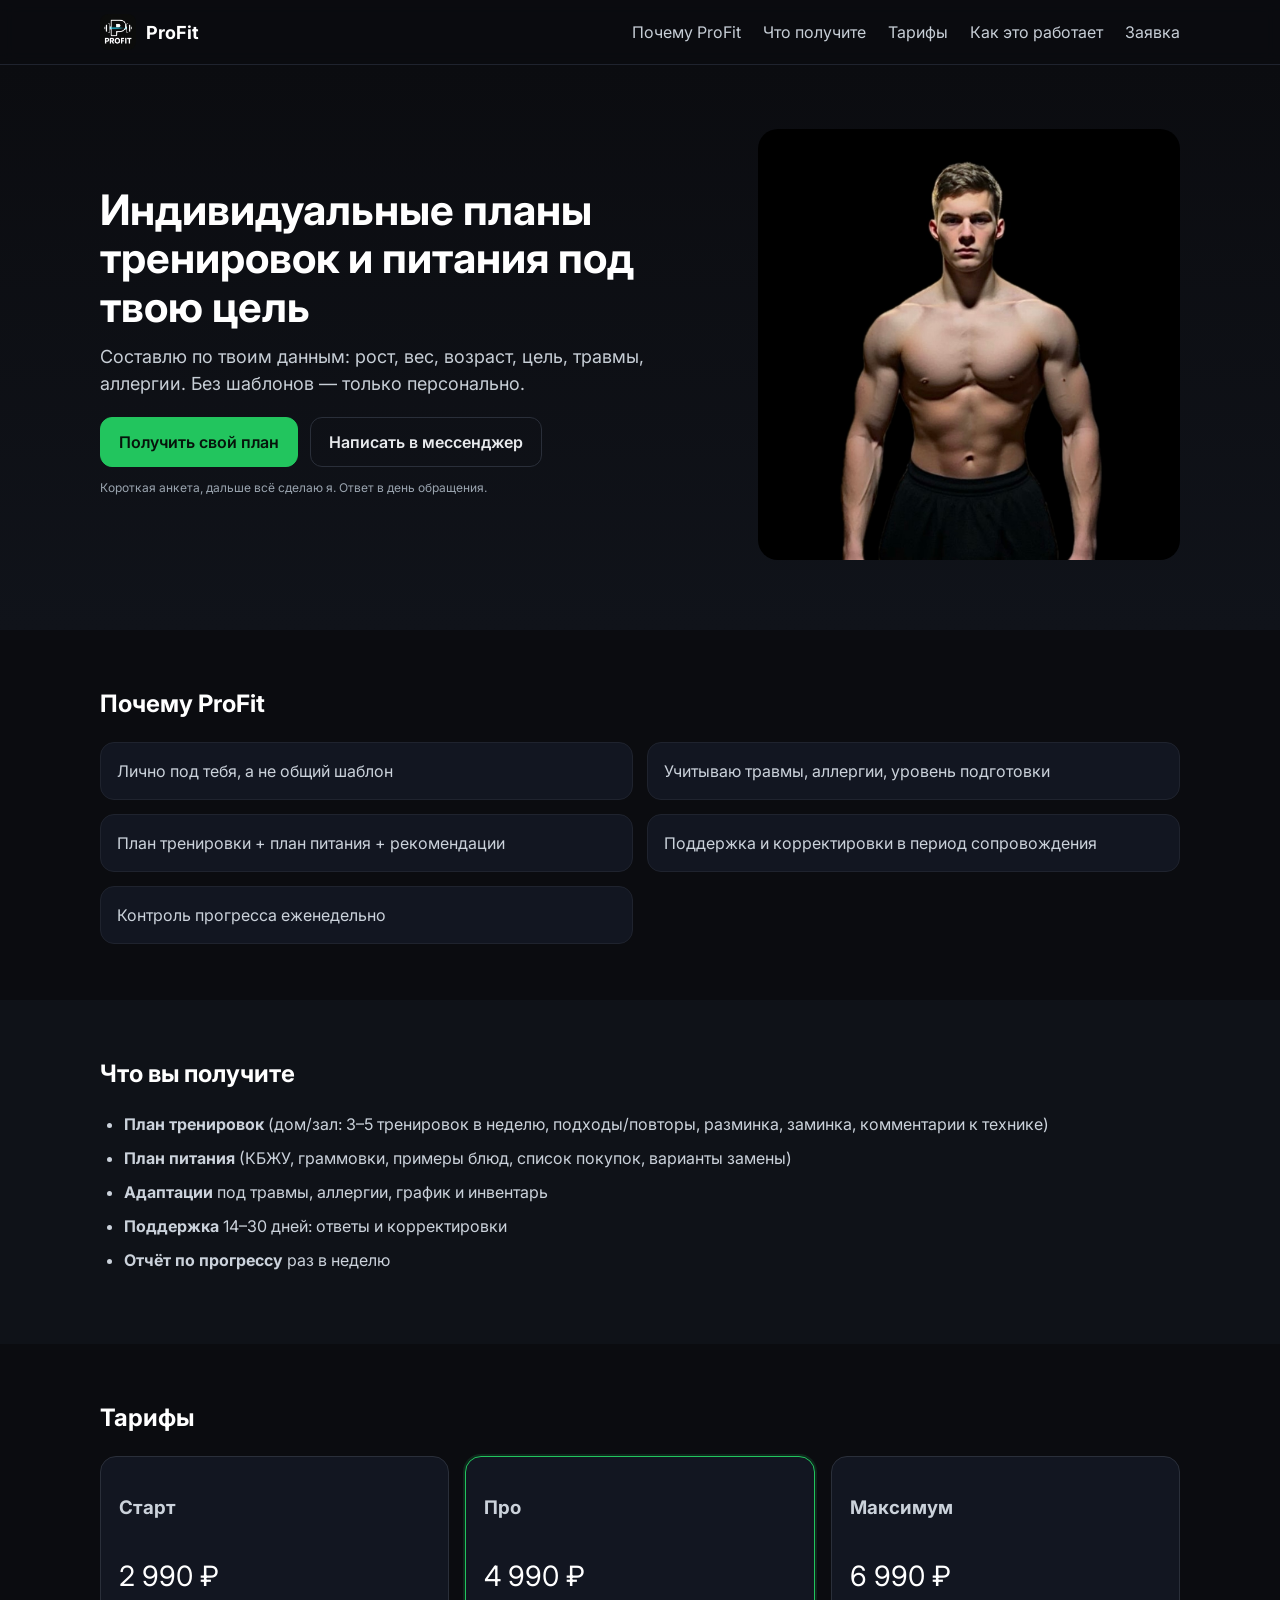
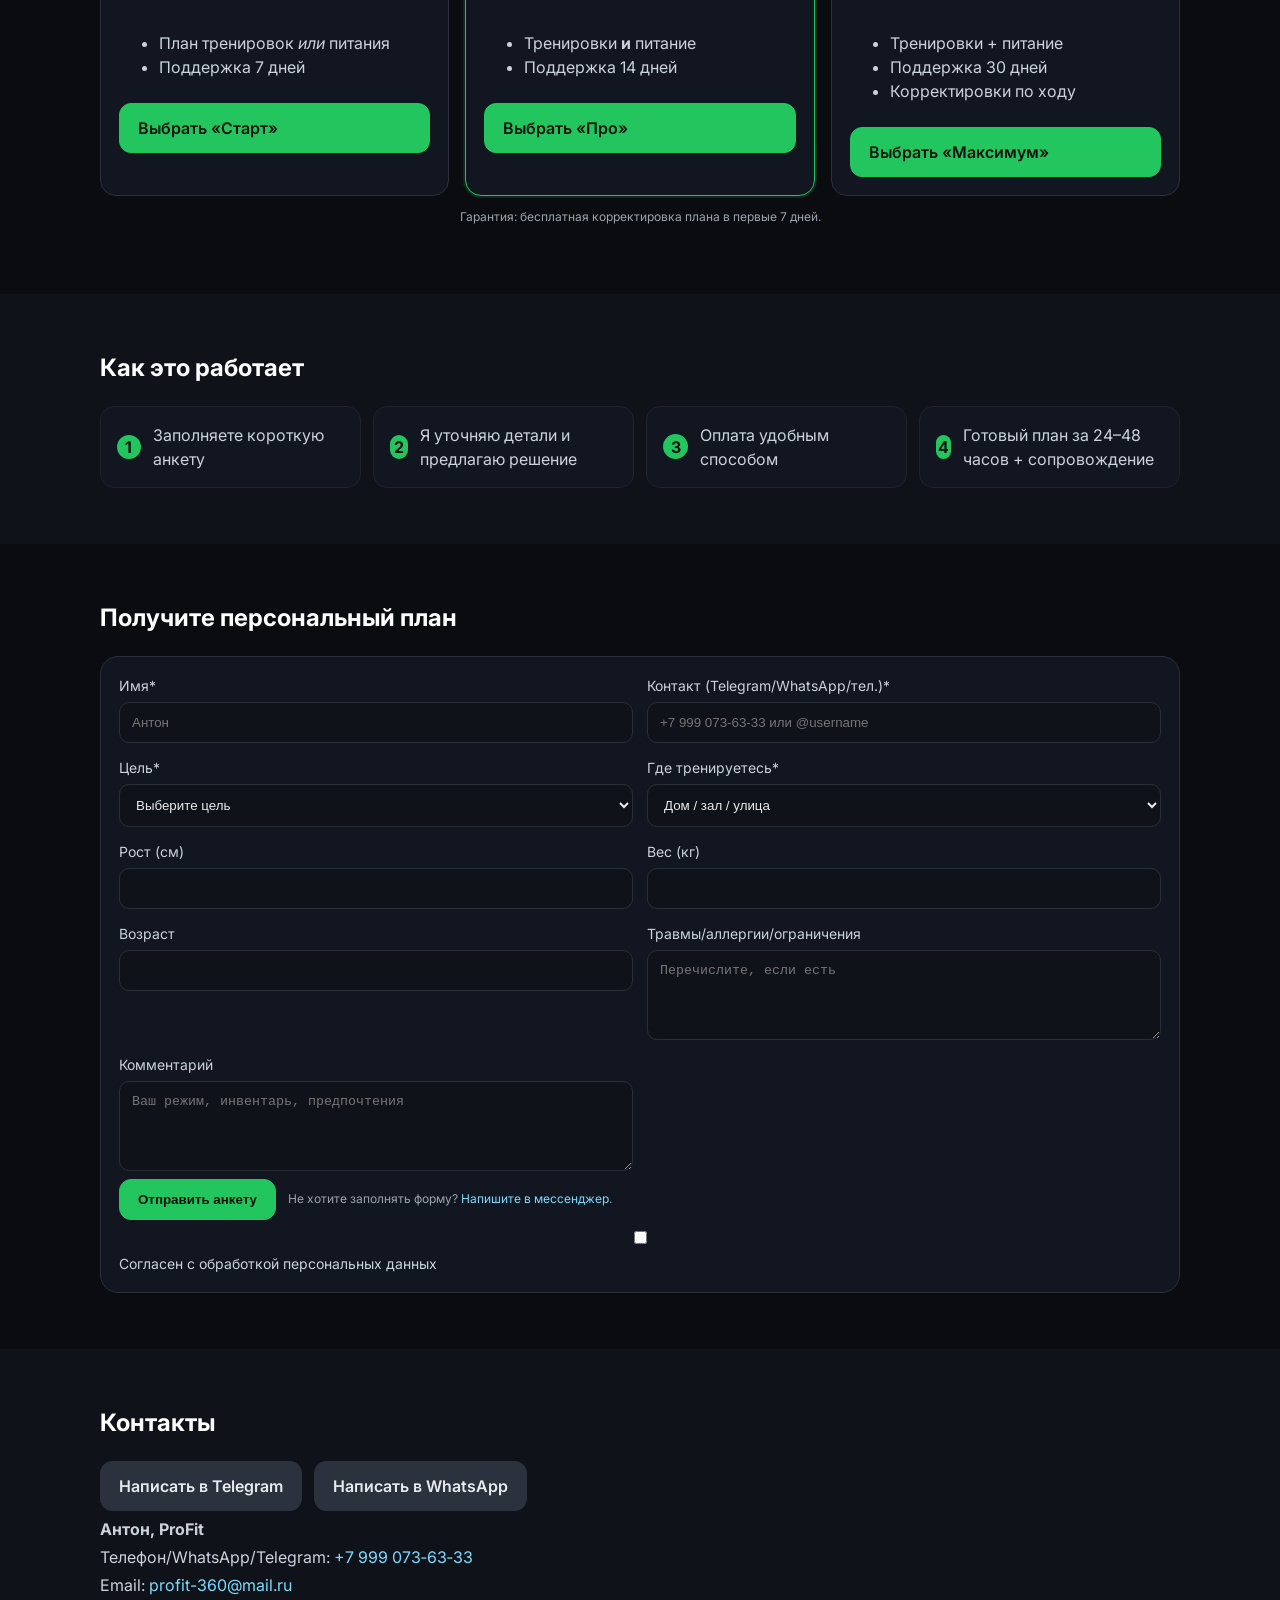
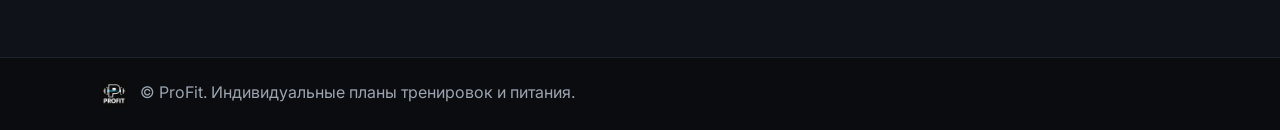
==== index.html @ aa6a8a95 "Add files via upload" ====
<!DOCTYPE html>
<html lang="ru">
<head>
  <meta charset="UTF-8" />
  <meta name="viewport" content="width=device-width, initial-scale=1.0, maximum-scale=1, user-scalable=no" />
  <title>ProFit — Индивидуальные планы тренировок и питания</title>
  <meta name="description" content="ProFit: персональные планы тренировок и питания под вашу цель. С учётом роста, веса, возраста, травм и аллергий. Поддержка и корректировки. Оставьте заявку — старт уже завтра." />
  <link rel="icon" type="image/png" href="assets/favicon.png" />
  <meta property="og:title" content="ProFit — Индивидуальные планы тренировок и питания" />
  <meta property="og:description" content="Персональные планы тренировок и питания под вашу цель. Без шаблонов — только индивидуально." />
  <meta property="og:type" content="website" />
  <meta property="og:image" content="assets/logo.png" />
  <meta property="og:locale" content="ru_RU" />
  <link rel="preconnect" href="https://fonts.googleapis.com">
  <link rel="preconnect" href="https://fonts.gstatic.com" crossorigin>
  <link href="https://fonts.googleapis.com/css2?family=Inter:wght@400;600;700&display=swap" rel="stylesheet">
  <link rel="stylesheet" href="styles.css" />
  <script type="application/ld+json">
  {
    "@context": "https://schema.org",
    "@type": "ProfessionalService",
    "name": "ProFit",
    "description": "Индивидуальные планы тренировок и питания: дом/зал, под цель, с учётом травм и аллергий, поддержка.",
    "areaServed": "RU",
    "image": "assets/logo.png",
    "brand": "ProFit",
    "telephone": "+7 999 073-63-33",
    "email": "profit-360@mail.ru",
    "sameAs": ["https://wa.me/79990736333"],
    "offers": {
      "@type": "Offer",
      "name": "Индивидуальные планы тренировок и питания",
      "priceCurrency": "RUB",
      "availability": "https://schema.org/InStock"
    }
  }
  </script>
</head>
<body>
  <header class="header">
    <div class="container header__inner">
      <div class="brand">
        <img src="assets/logo.png" alt="ProFit логотип" class="brand__logo">
        <span class="brand__name">ProFit</span>
      </div>
      <nav class="nav">
        <a href="#benefits">Почему ProFit</a>
        <a href="#whatyouget">Что получите</a>
        <a href="#pricing">Тарифы</a>
        <a href="#process">Как это работает</a>
        <a href="#form">Заявка</a>
      </nav>
    </div>
  </header>

  <section class="hero">
    <div class="container hero__inner">
      <div class="hero__left">
        <h1>Индивидуальные планы<br/> тренировок и питания под твою цель</h1>
        <p class="sub">Составлю по твоим данным: рост, вес, возраст, цель, травмы, аллергии. Без шаблонов — только персонально.</p>
        <div class="cta">
          <a class="btn btn--primary" href="#form">Получить свой план</a>
          <a class="btn btn--ghost" href="#contacts">Написать в мессенджер</a>
        </div>
        <p class="micro">Короткая анкета, дальше всё сделаю я. Ответ в день обращения.</p>
      </div>
      <div class="hero__right">
        <img src="assets/owner_photo.png" alt="Антон, ProFit" class="hero__photo"/>
      </div>
    </div>
  </section>

  <section id="benefits" class="section">
    <div class="container">
      <h2>Почему ProFit</h2>
      <div class="cards">
        <div class="card">Лично под тебя, а не общий шаблон</div>
        <div class="card">Учитываю травмы, аллергии, уровень подготовки</div>
        <div class="card">План тренировки + план питания + рекомендации</div>
        <div class="card">Поддержка и корректировки в период сопровождения</div>
        <div class="card">Контроль прогресса еженедельно</div>
      </div>
    </div>
  </section>

  <section id="whatyouget" class="section section--alt">
    <div class="container">
      <h2>Что вы получите</h2>
      <ul class="checklist">
        <li><strong>План тренировок</strong> (дом/зал: 3–5 тренировок в неделю, подходы/повторы, разминка, заминка, комментарии к технике)</li>
        <li><strong>План питания</strong> (КБЖУ, граммовки, примеры блюд, список покупок, варианты замены)</li>
        <li><strong>Адаптации</strong> под травмы, аллергии, график и инвентарь</li>
        <li><strong>Поддержка</strong> 14–30 дней: ответы и корректировки</li>
        <li><strong>Отчёт по прогрессу</strong> раз в неделю</li>
      </ul>
    </div>
  </section>

  <section id="pricing" class="section">
    <div class="container">
      <h2>Тарифы</h2>
      <div class="pricing">
        <div class="price-card">
          <h3>Старт</h3>
          <div class="price">2 990 ₽</div>
          <ul>
            <li>План тренировок <em>или</em> питания</li>
            <li>Поддержка 7 дней</li>
          </ul>
          <a class="btn btn--primary" href="#form">Выбрать «Старт»</a>
        </div>
        <div class="price-card price-card--featured">
          <h3>Про</h3>
          <div class="price">4 990 ₽</div>
          <ul>
            <li>Тренировки <strong>и</strong> питание</li>
            <li>Поддержка 14 дней</li>
          </ul>
          <a class="btn btn--primary" href="#form">Выбрать «Про»</a>
        </div>
        <div class="price-card">
          <h3>Максимум</h3>
          <div class="price">6 990 ₽</div>
          <ul>
            <li>Тренировки + питание</li>
            <li>Поддержка 30 дней</li>
            <li>Корректировки по ходу</li>
          </ul>
          <a class="btn btn--primary" href="#form">Выбрать «Максимум»</a>
        </div>
      </div>
      <p class="micro center">Гарантия: бесплатная корректировка плана в первые 7 дней.</p>
    </div>
  </section>

  <section id="process" class="section section--alt">
    <div class="container">
      <h2>Как это работает</h2>
      <div class="steps">
        <div class="step"><span>1</span>Заполняете короткую анкету</div>
        <div class="step"><span>2</span>Я уточняю детали и предлагаю решение</div>
        <div class="step"><span>3</span>Оплата удобным способом</div>
        <div class="step"><span>4</span>Готовый план за 24–48 часов + сопровождение</div>
      </div>
    </div>
  </section>

  <section id="form" class="section">
    <div class="container">
      <h2>Получите персональный план</h2>
      <form name="lead" method="POST" data-netlify="true" class="lead-form">
        <input type="hidden" name="form-name" value="lead" />
        <div class="grid">
          <label>Имя*<input required name="name" placeholder="Антон" /></label>
          <label>Контакт (Telegram/WhatsApp/тел.)*<input required name="contact" placeholder="+7 999 073-63-33 или @username" /></label>
          <label>Цель*
            <select name="goal" required>
              <option value="">Выберите цель</option>
              <option>Похудение</option>
              <option>Набор массы</option>
              <option>Рельеф</option>
              <option>Сила</option>
              <option>Здоровье/самочувствие</option>
            </select>
          </label>
          <label>Где тренируетесь*
            <select name="place" required>
              <option value="">Дом / зал / улица</option>
              <option>Дом</option>
              <option>Зал</option>
              <option>Улица/двор</option>
            </select>
          </label>
          <label>Рост (см)<input name="height" type="number" min="120" max="230" /></label>
          <label>Вес (кг)<input name="weight" type="number" min="30" max="200" /></label>
          <label>Возраст<input name="age" type="number" min="12" max="90" /></label>
          <label>Травмы/аллергии/ограничения<textarea name="limits" placeholder="Перечислите, если есть"></textarea></label>
          <label>Комментарий<textarea name="comment" placeholder="Ваш режим, инвентарь, предпочтения"></textarea></label>
        </div>
        <div class="form-actions">
          <button type="submit" class="btn btn--primary">Отправить анкету</button>
          <span class="micro">Не хотите заполнять форму? <a href="#contacts">Напишите в мессенджер</a>.</span>
        </div>
        <label class="policy"><input type="checkbox" required /> Согласен с обработкой персональных данных</label>
      </form>
    </div>
  </section>

  <section id="contacts" class="section section--alt">
    <div class="container">
      <h2>Контакты</h2>
      <div class="contacts">
        <a class="btn btn--messenger" href="tg://resolve?phone=79990736333">Написать в Telegram</a>
        <a class="btn btn--messenger" href="https://wa.me/79990736333?text=Хочу%20индивидуальный%20план%20ProFit">Написать в WhatsApp</a>
      </div>
      <div class="contact-details">
        <p><strong>Антон, ProFit</strong></p>
        <p>Телефон/WhatsApp/Telegram: <span class="tel"><a href="tel:+79990736333">+7&nbsp;999&nbsp;073‑63‑33</a></span></p>
        <p>Email: <a href="mailto:profit-360@mail.ru">profit-360@mail.ru</a></p>
      </div>
    </div>
  </section>

  <footer class="footer">
    <div class="container footer__inner">
      <div class="footer__left">
        <img src="assets/logo.png" alt="ProFit" class="footer__logo" />
        <span>© ProFit. Индивидуальные планы тренировок и питания.</span>
      </div>
      <div class="footer__right"></div>
    </div>
  </footer>

  <script src="script.js"></script>
</body>
</html>
---- styles.css ----
*{box-sizing:border-box}
html,body{margin:0;height:100%}
body{font-family:'Inter',system-ui,-apple-system,Segoe UI,Roboto,Arial,sans-serif;color:#e8eaed;background:#0b0c10;line-height:1.5}
a{color:#7bdcff;text-decoration:none}
.container{max-width:1120px;margin:0 auto;padding:0 20px}
.header{position:sticky;top:0;background:rgba(11,12,16,.8);backdrop-filter:saturate(180%) blur(8px);border-bottom:1px solid #1f232e;z-index:20}
.header__inner{display:flex;align-items:center;justify-content:space-between;height:64px}
.brand{display:flex;align-items:center;gap:10px}
.brand__logo{width:36px;height:36px;border-radius:8px}
.brand__name{font-weight:700;font-size:18px;color:#fff}
.nav a{margin-left:18px;color:#c7ced6}
.nav a:hover{color:#fff}

.hero{padding:64px 0;background:linear-gradient(180deg,#0b0c10 0%,#10131a 100%)}
.hero__inner{display:grid;grid-template-columns:1.2fr .8fr;gap:24px;align-items:center}
.hero h1{font-size:42px;line-height:1.15;margin:0 0 12px;color:#fff}
.hero .sub{font-size:18px;color:#c7ced6;margin:0 0 20px}
.cta{display:flex;gap:12px;margin-bottom:8px}
.btn{display:inline-block;padding:12px 18px;border-radius:12px;border:1px solid #2a2f3a;font-weight:600}
.btn--primary{background:#22c55e;border-color:#22c55e;color:#06140b;box-shadow:0 0 0 0 rgba(34,197,94,.0);transition:box-shadow .2s, filter .2s}
.btn--primary:hover{filter:brightness(1.05);box-shadow:0 0 0 4px rgba(34,197,94,.15)}
.btn--ghost{background:transparent;color:#e8eaed}
.btn--messenger{background:#2b313d;border-color:#2b313d;color:#e8eaed}
.micro{font-size:12px;color:#9aa4af}
.center{text-align:center}
.hero__photo{width:100%;border-radius:20px;object-fit:cover;background:#000}

.section{padding:56px 0}
.section--alt{background:#0f1218}
h2{color:#fff;margin:0 0 20px}
.cards{display:grid;grid-template-columns:repeat(2,1fr);gap:14px}
.card{background:#121621;border:1px solid #1f232e;border-radius:14px;padding:16px;color:#cbd2db}
.checklist{color:#cbd2db;display:grid;gap:10px;padding-left:18px}
.checklist li{margin-left:6px}
.pricing{display:grid;grid-template-columns:repeat(3,1fr);gap:16px}
.price-card{background:#121621;border:1px solid #2a2f3a;border-radius:16px;padding:18px;color:#cbd2db;display:flex;flex-direction:column;gap:8px}
.price-card--featured{border-color:#22c55e;box-shadow:0 0 0 2px rgba(34,197,94,.15)}
.price{font-size:28px;color:#fff;margin:6px 0 10px}

.steps{display:grid;grid-template-columns:repeat(4,1fr);gap:12px}
.step{background:#121621;border:1px solid #1f232e;border-radius:14px;padding:16px;color:#cbd2db;display:flex;align-items:center;gap:12px}
.step span{display:inline-flex;align-items:center;justify-content:center;width:28px;aspect-ratio:1/1;border-radius:999px;background:#22c55e;color:#06140b;font-weight:700}

.lead-form{background:#121621;border:1px solid #2a2f3a;border-radius:18px;padding:18px}
.lead-form label{display:flex;flex-direction:column;font-size:14px;color:#cbd2db;gap:6px}
.lead-form input,.lead-form select,.lead-form textarea{background:#0f1218;border:1px solid #2a2f3a;border-radius:10px;padding:12px;color:#e8eaed}
.lead-form textarea{min-height:90px;resize:vertical}
.grid{display:grid;grid-template-columns:repeat(2,1fr);gap:14px}
.form-actions{display:flex;align-items:center;gap:12px;margin-top:8px}
.policy{display:block;margin-top:8px;color:#9aa4af;font-size:12px}
.contacts{display:flex;gap:12px;margin:10px 0 6px}
.contact-details p{margin:4px 0;color:#cbd2db}
.contact-details .tel{white-space:nowrap}
.footer{border-top:1px solid #1f232e;padding:22px 0;background:#0b0c10}
.footer__inner{display:flex;align-items:center;justify-content:space-between;color:#9aa4af}
.footer__logo{width:28px;height:28px;border-radius:6px;margin-right:8px;vertical-align:middle}

@media (max-width:940px){
  .hero__inner{grid-template-columns:1fr}
  .pricing{grid-template-columns:1fr}
  .cards{grid-template-columns:1fr}
  .steps{grid-template-columns:1fr 1fr}
  .grid{grid-template-columns:1fr}
  /* Mobile nav improvements */
  .nav{display:flex;overflow-x:auto;gap:10px;padding:6px 8px;margin-left:-8px;margin-right:-8px}
  .nav a{white-space:nowrap;background:#151924;border:1px solid #1f2330;border-radius:999px;padding:8px 12px;margin-left:0}
}
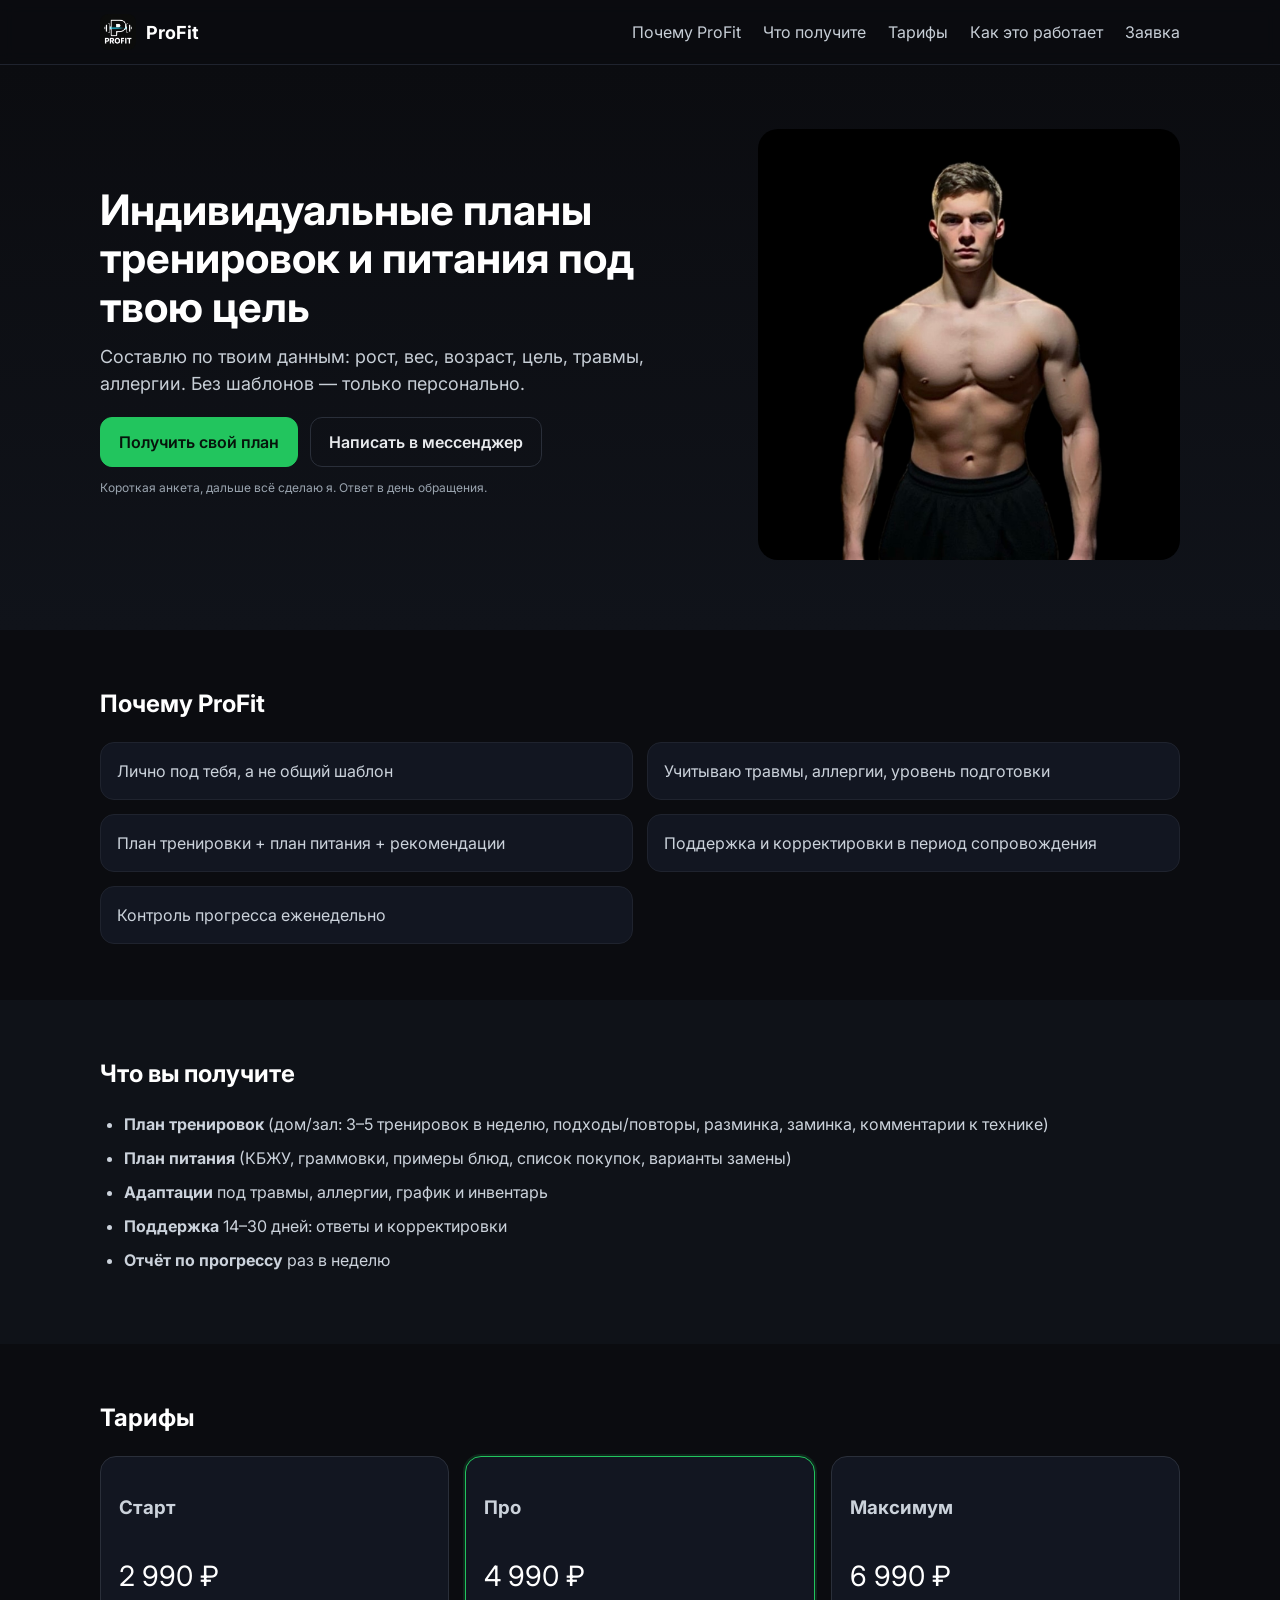
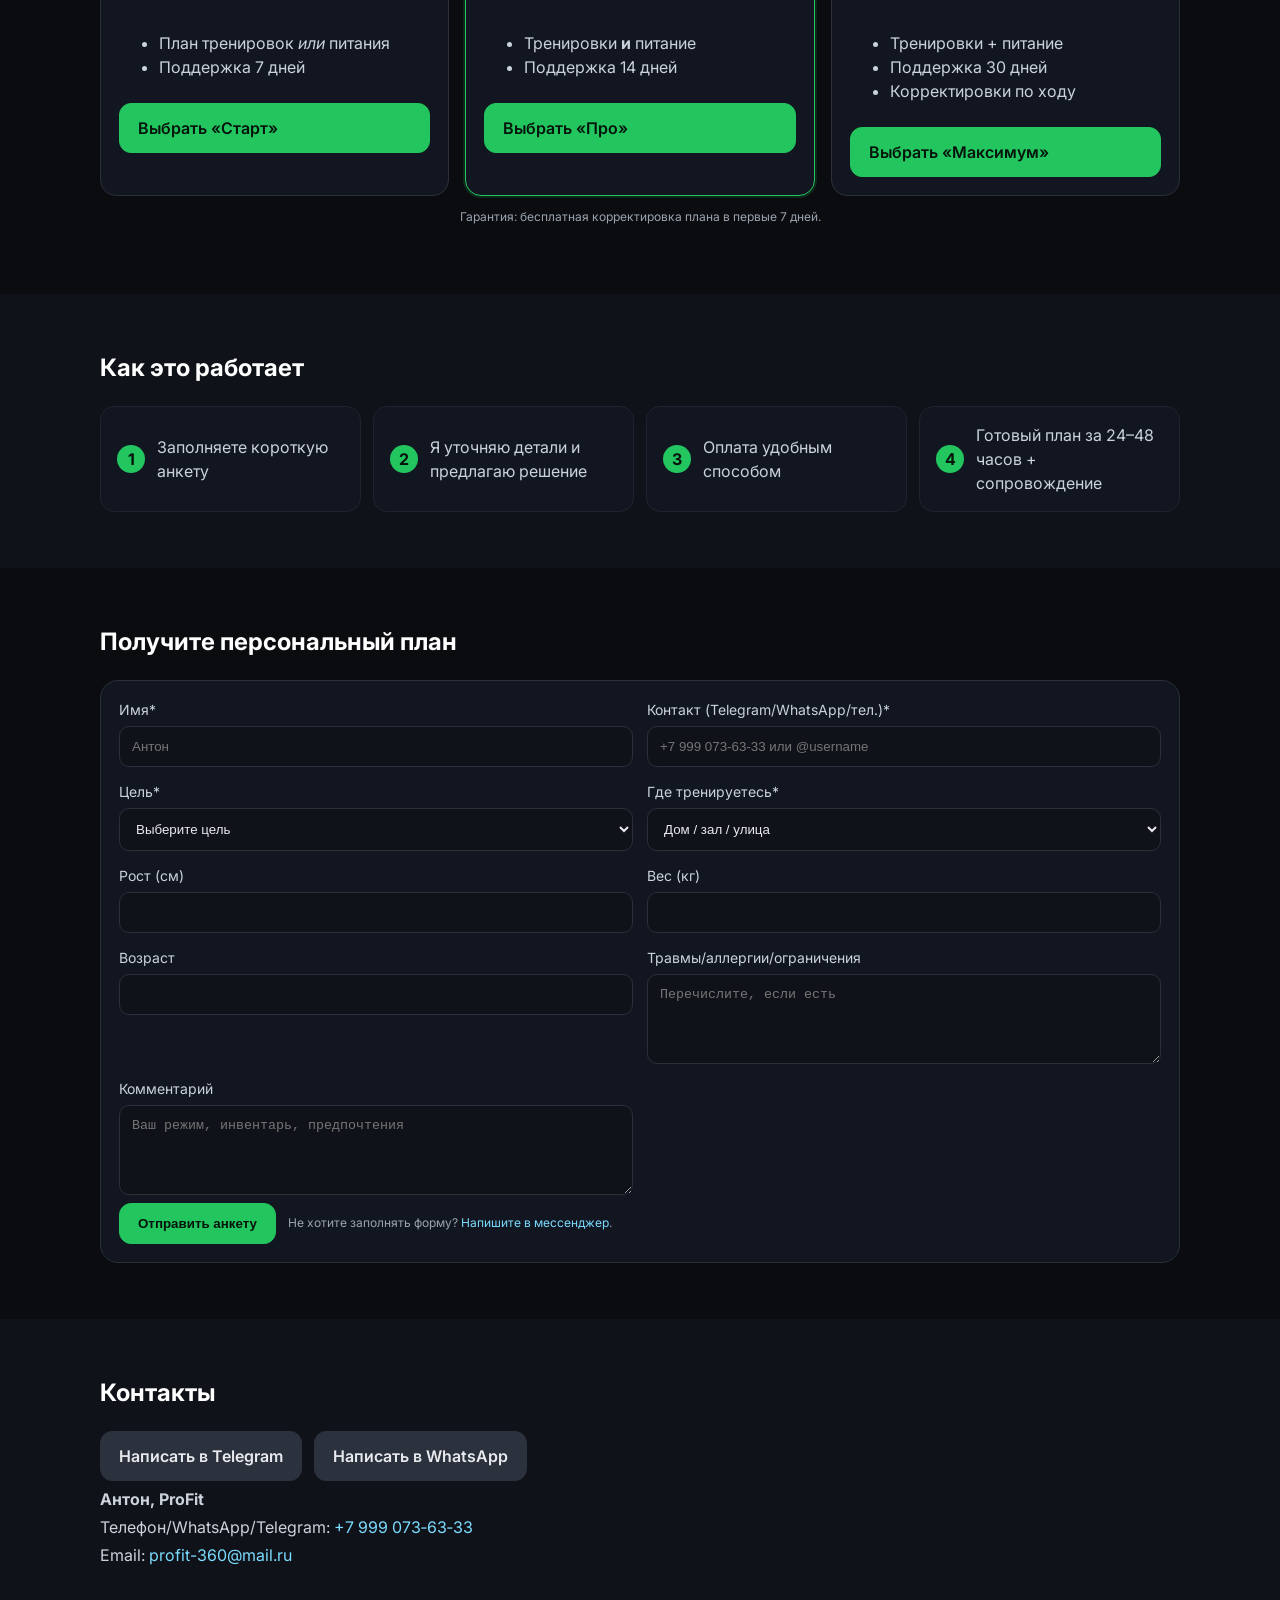
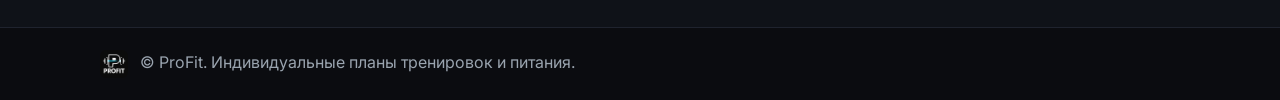
==== commit fed9f17a: "Add files via upload" ====
--- a/index.html
+++ b/index.html
@@ -181,7 +181,6 @@
           <button type="submit" class="btn btn--primary">Отправить анкету</button>
           <span class="micro">Не хотите заполнять форму? <a href="#contacts">Напишите в мессенджер</a>.</span>
         </div>
-        <label class="policy"><input type="checkbox" required /> Согласен с обработкой персональных данных</label>
       </form>
     </div>
   </section>
--- a/styles.css
+++ b/styles.css
@@ -40,7 +40,7 @@
 
 .steps{display:grid;grid-template-columns:repeat(4,1fr);gap:12px}
 .step{background:#121621;border:1px solid #1f232e;border-radius:14px;padding:16px;color:#cbd2db;display:flex;align-items:center;gap:12px}
-.step span{display:inline-flex;align-items:center;justify-content:center;width:28px;aspect-ratio:1/1;border-radius:999px;background:#22c55e;color:#06140b;font-weight:700}
+.step span{display:inline-flex;align-items:center;justify-content:center;width:28px;height:28px;flex:0 0 28px;border-radius:50%;background:#22c55e;color:#06140b;font-weight:700;line-height:1}
 
 .lead-form{background:#121621;border:1px solid #2a2f3a;border-radius:18px;padding:18px}
 .lead-form label{display:flex;flex-direction:column;font-size:14px;color:#cbd2db;gap:6px}
@@ -66,3 +66,10 @@
   .nav{display:flex;overflow-x:auto;gap:10px;padding:6px 8px;margin-left:-8px;margin-right:-8px}
   .nav a{white-space:nowrap;background:#151924;border:1px solid #1f2330;border-radius:999px;padding:8px 12px;margin-left:0}
 }
+
+/* Fix mobile header and horizontal overflow */
+body{overflow-x:hidden}
+@media (max-width:940px){
+  .header__inner{justify-content:center}
+  .nav{display:none}
+}
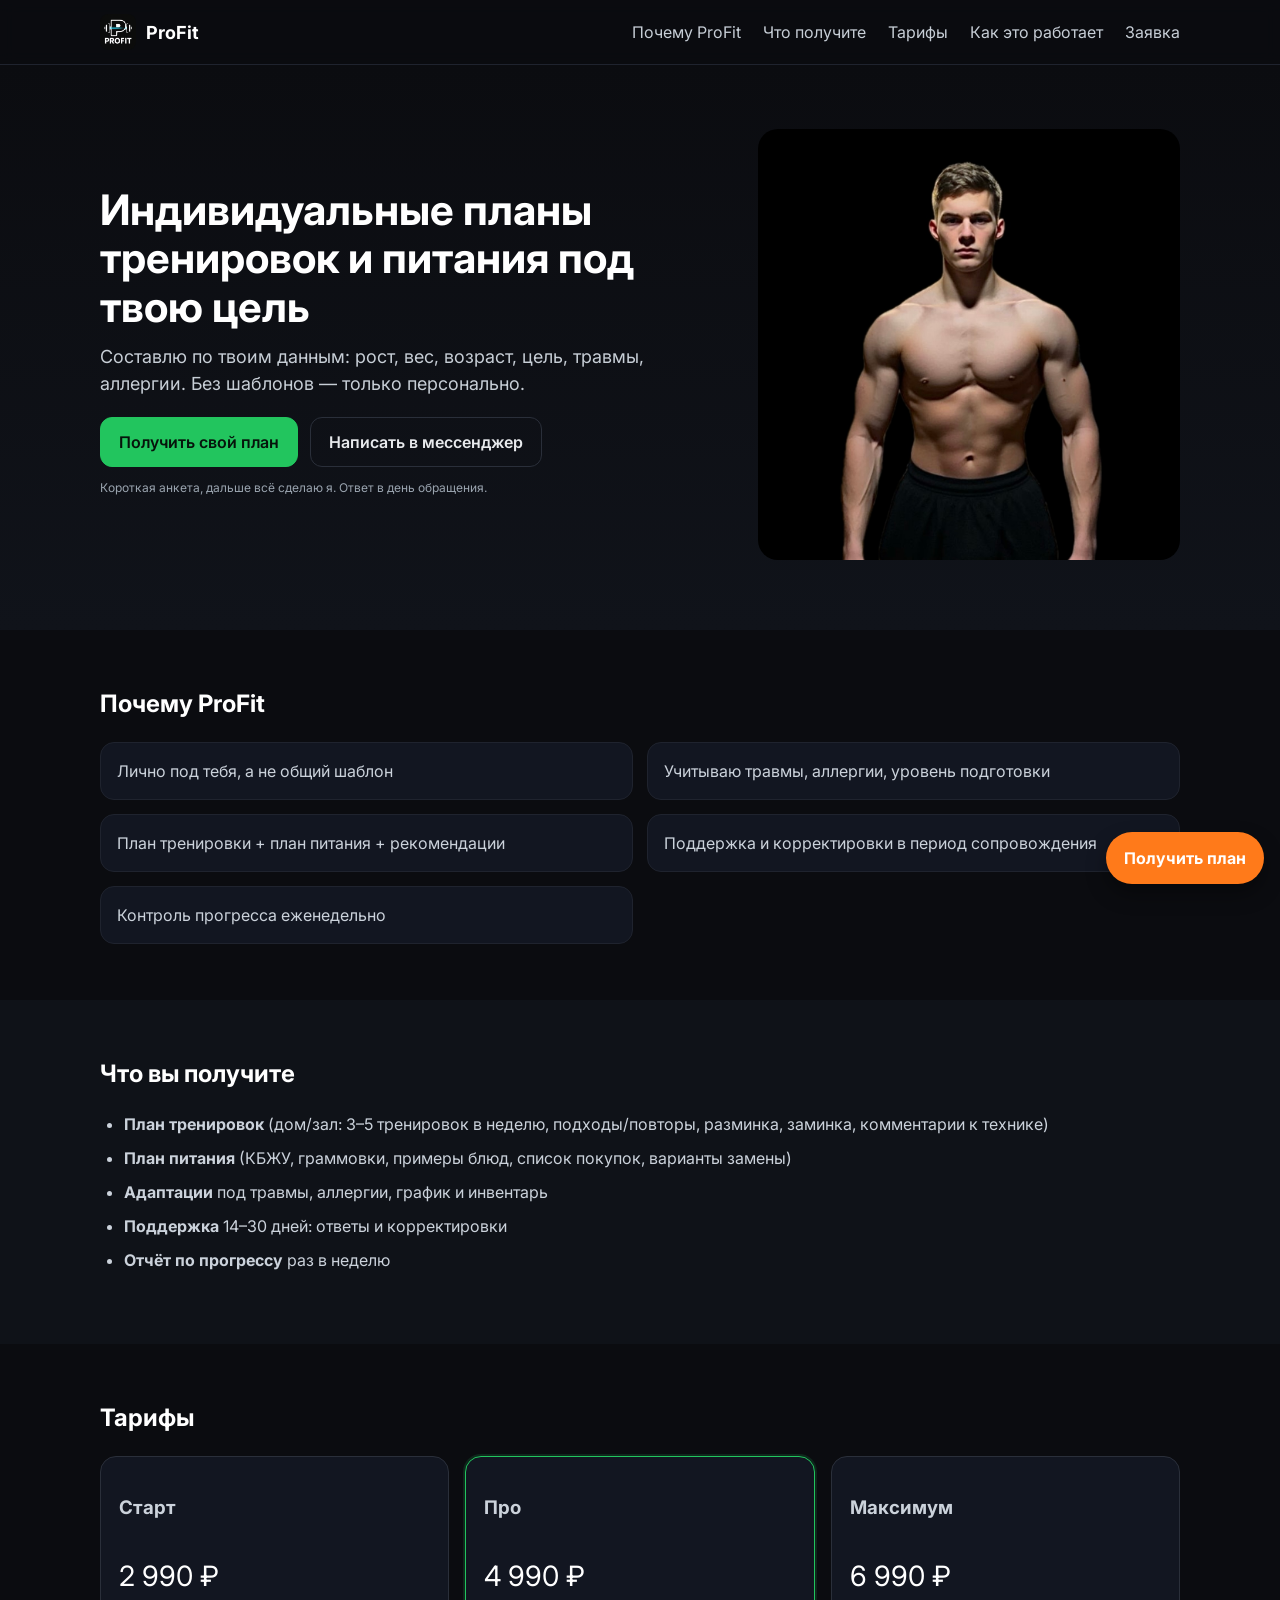
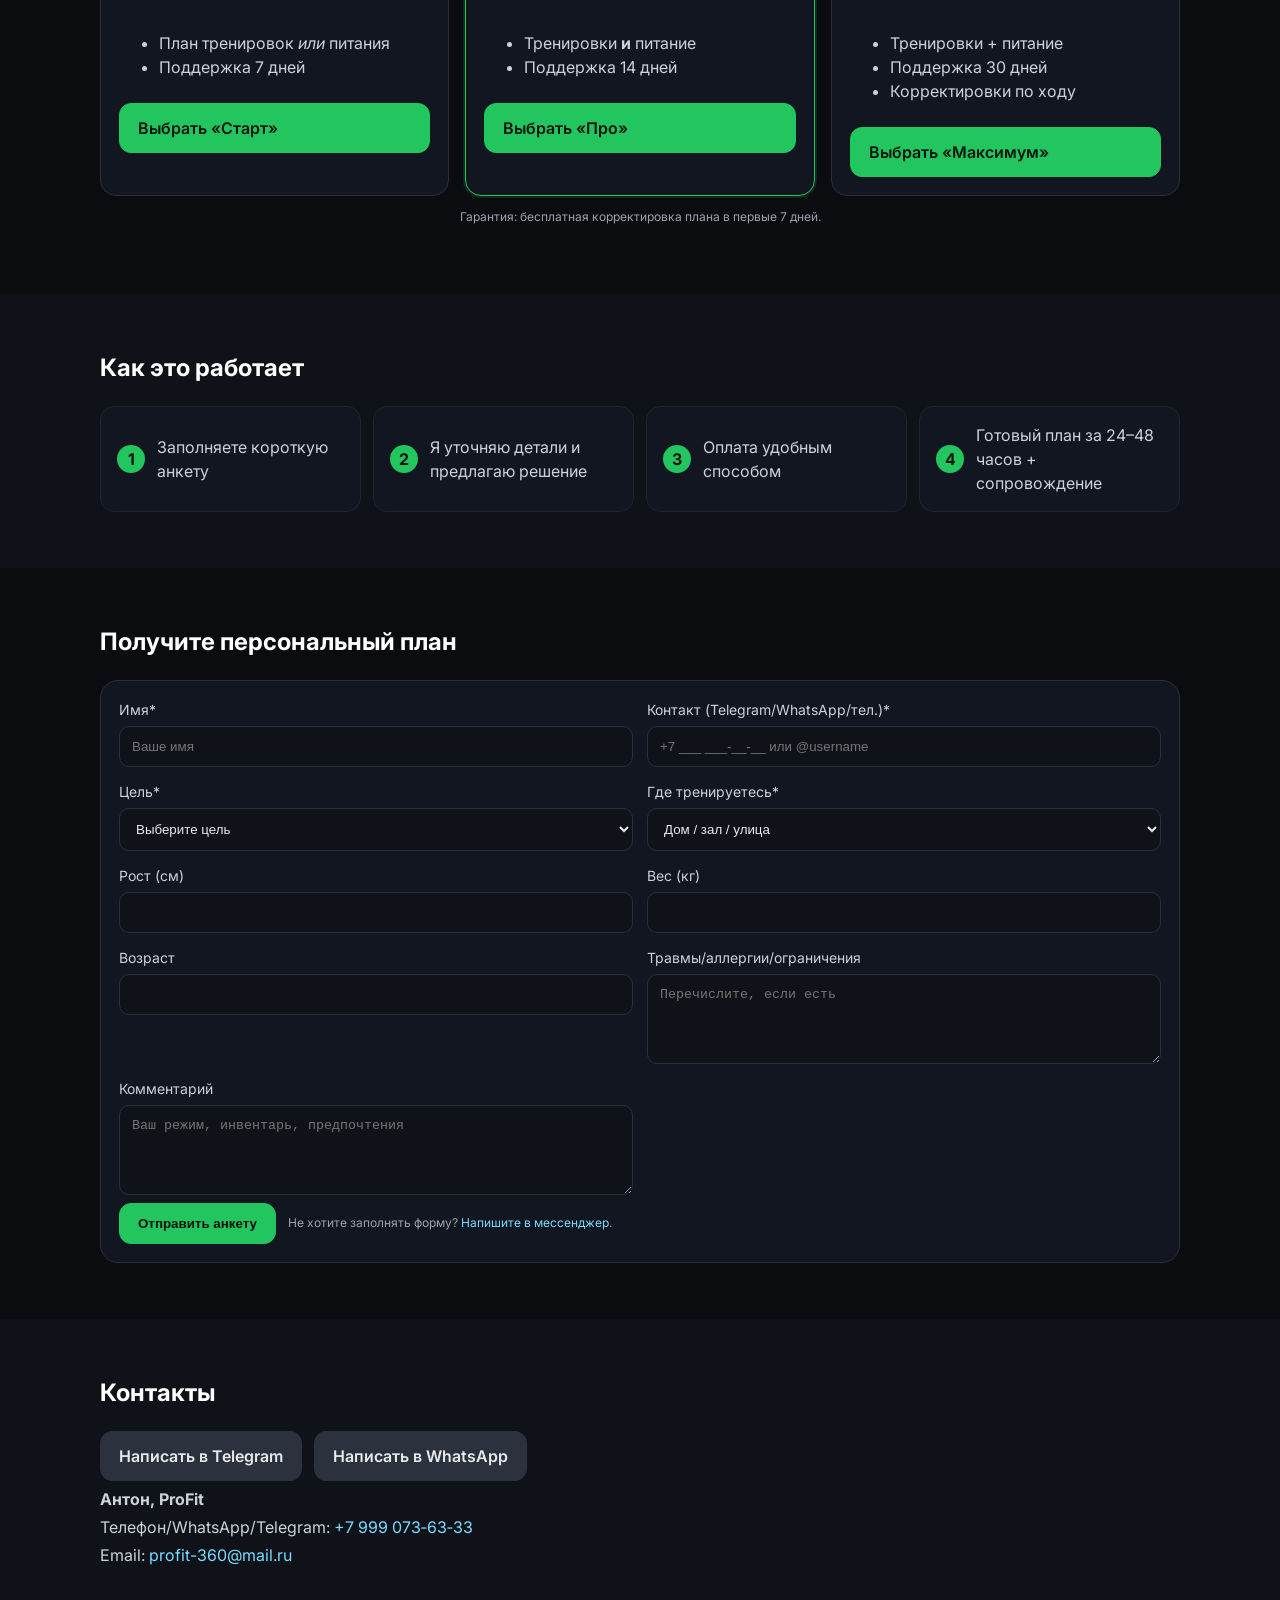
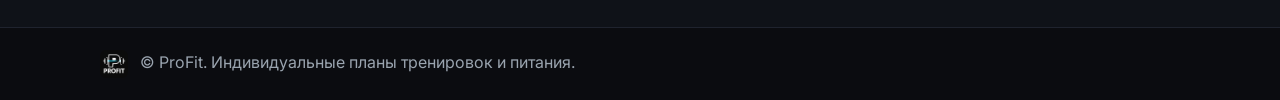
==== commit 3f21be3f: "Add files via upload" ====
--- a/index.html
+++ b/index.html
@@ -151,8 +151,8 @@
       <form name="lead" method="POST" data-netlify="true" class="lead-form">
         <input type="hidden" name="form-name" value="lead" />
         <div class="grid">
-          <label>Имя*<input required name="name" placeholder="Антон" /></label>
-          <label>Контакт (Telegram/WhatsApp/тел.)*<input required name="contact" placeholder="+7 999 073-63-33 или @username" /></label>
+          <label>Имя*<input required name="name" placeholder="Ваше имя" /></label>
+          <label>Контакт (Telegram/WhatsApp/тел.)*<input required name="contact" placeholder="+7 ___ ___-__-__ или @username" /></label>
           <label>Цель*
             <select name="goal" required>
               <option value="">Выберите цель</option>
@@ -211,5 +211,7 @@
   </footer>
 
   <script src="script.js"></script>
+
+  <a href="#form" class="fab" aria-label="Получить план">Получить план</a>
 </body>
 </html>
--- a/styles.css
+++ b/styles.css
@@ -73,3 +73,15 @@
   .header__inner{justify-content:center}
   .nav{display:none}
 }
+
+/* Sticky FAB */
+.fab{
+  position:fixed; right:16px; bottom:16px; z-index:50;
+  background:#ff7a1a; color:#fff; font-weight:700;
+  border-radius:999px; padding:14px 18px; box-shadow:0 10px 20px rgba(0,0,0,.35);
+  border:0; transition:transform .15s ease, box-shadow .15s ease, filter .15s ease;
+}
+.fab:hover{filter:brightness(1.05); box-shadow:0 12px 22px rgba(0,0,0,.45); transform:translateY(-1px)}
+@media (max-width:420px){
+  .fab{right:12px; bottom:12px; padding:12px 16px}
+}
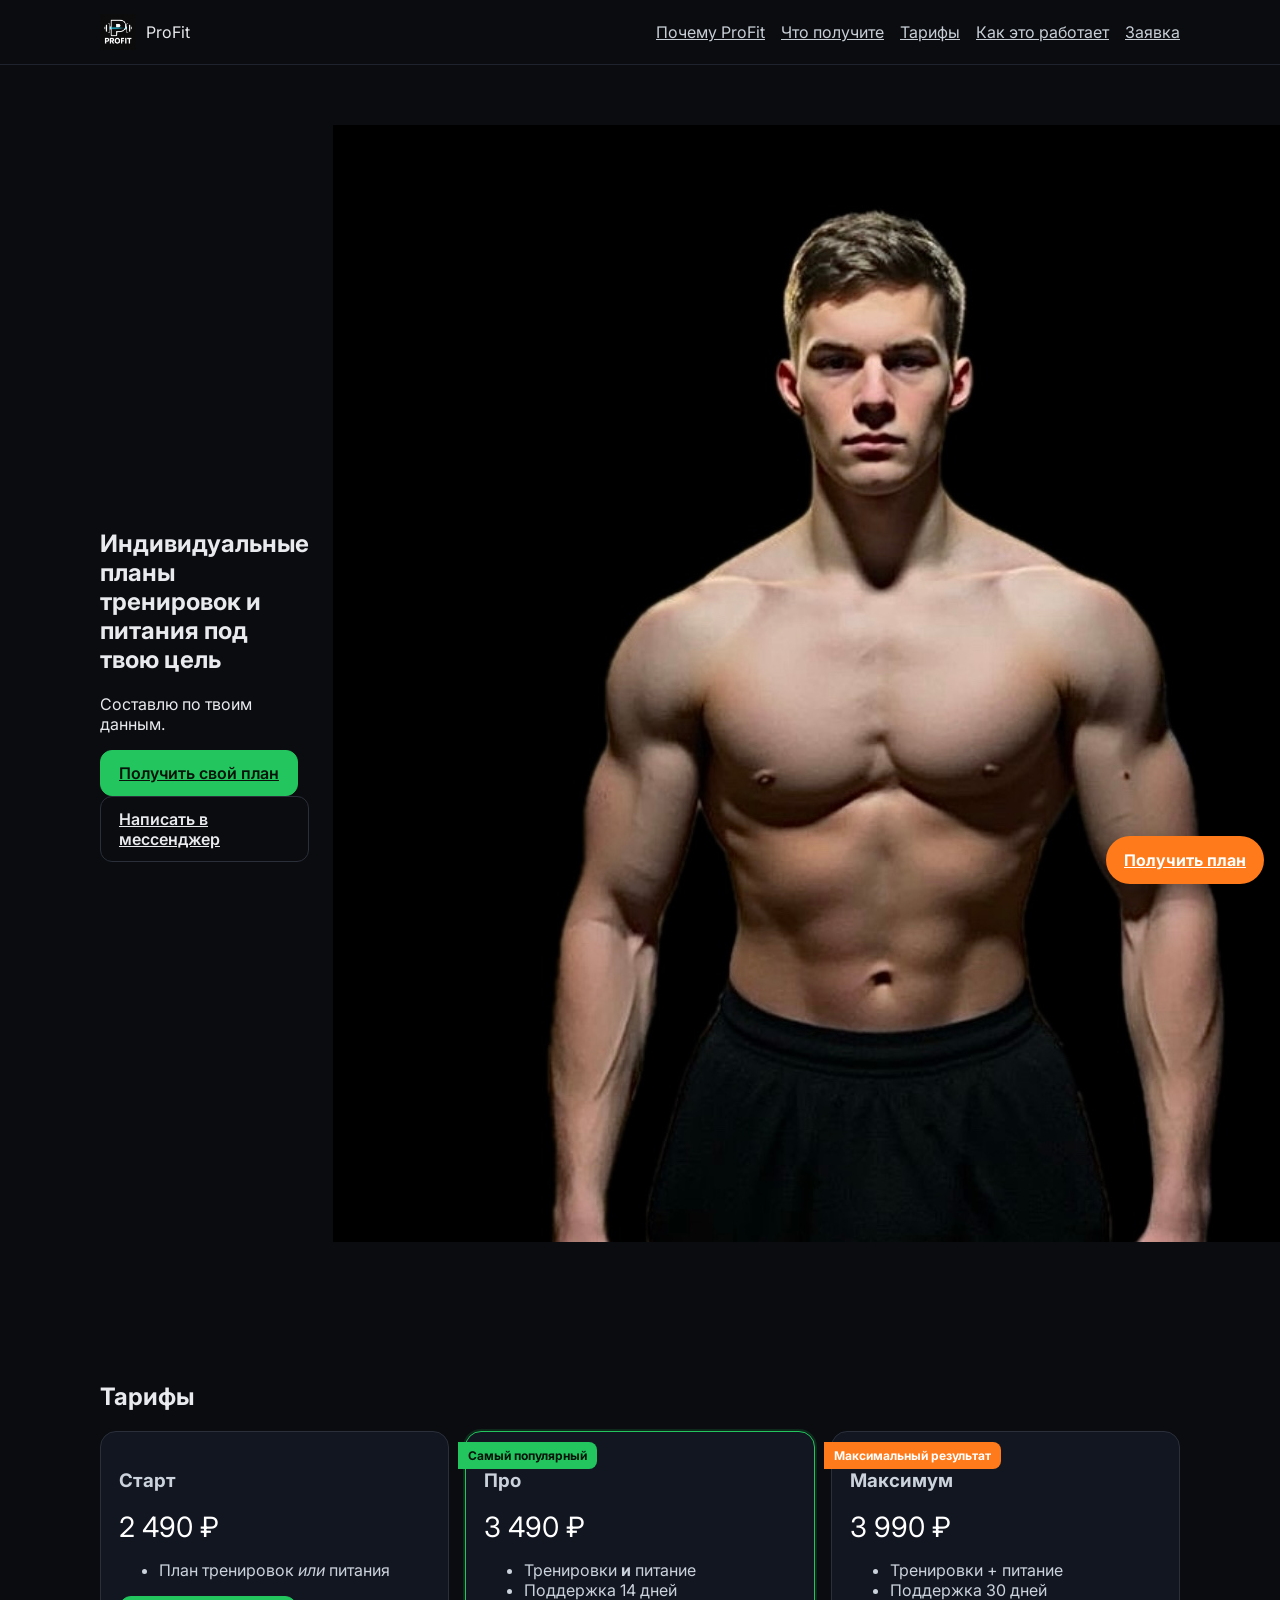
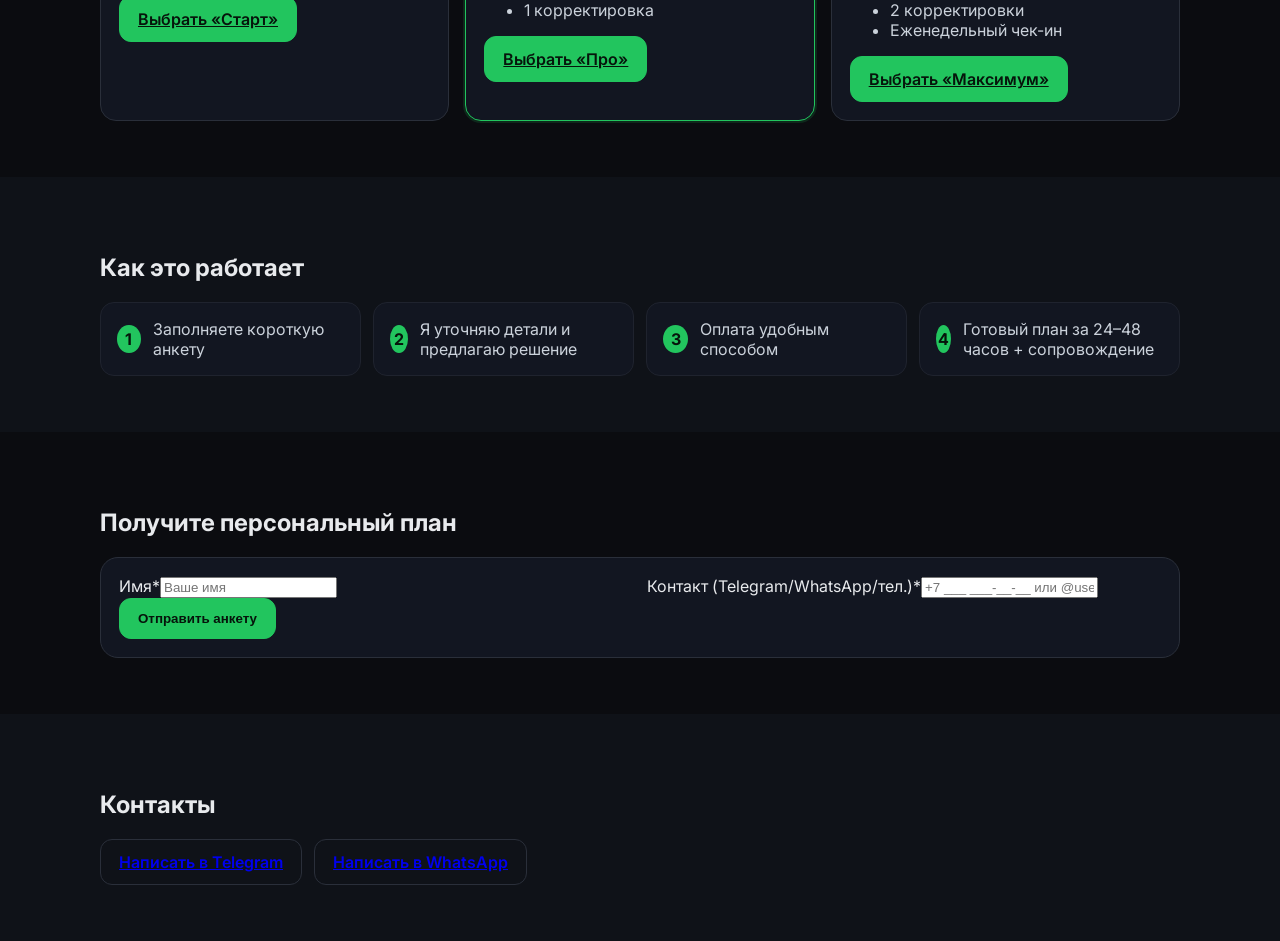
==== commit d10de600: "Add files via upload" ====
--- a/index.html
+++ b/index.html
@@ -4,214 +4,30 @@
   <meta charset="UTF-8" />
   <meta name="viewport" content="width=device-width, initial-scale=1.0, maximum-scale=1, user-scalable=no" />
   <title>ProFit — Индивидуальные планы тренировок и питания</title>
-  <meta name="description" content="ProFit: персональные планы тренировок и питания под вашу цель. С учётом роста, веса, возраста, травм и аллергий. Поддержка и корректировки. Оставьте заявку — старт уже завтра." />
   <link rel="icon" type="image/png" href="assets/favicon.png" />
-  <meta property="og:title" content="ProFit — Индивидуальные планы тренировок и питания" />
-  <meta property="og:description" content="Персональные планы тренировок и питания под вашу цель. Без шаблонов — только индивидуально." />
-  <meta property="og:type" content="website" />
-  <meta property="og:image" content="assets/logo.png" />
-  <meta property="og:locale" content="ru_RU" />
   <link rel="preconnect" href="https://fonts.googleapis.com">
   <link rel="preconnect" href="https://fonts.gstatic.com" crossorigin>
   <link href="https://fonts.googleapis.com/css2?family=Inter:wght@400;600;700&display=swap" rel="stylesheet">
   <link rel="stylesheet" href="styles.css" />
-  <script type="application/ld+json">
-  {
-    "@context": "https://schema.org",
-    "@type": "ProfessionalService",
-    "name": "ProFit",
-    "description": "Индивидуальные планы тренировок и питания: дом/зал, под цель, с учётом травм и аллергий, поддержка.",
-    "areaServed": "RU",
-    "image": "assets/logo.png",
-    "brand": "ProFit",
-    "telephone": "+7 999 073-63-33",
-    "email": "profit-360@mail.ru",
-    "sameAs": ["https://wa.me/79990736333"],
-    "offers": {
-      "@type": "Offer",
-      "name": "Индивидуальные планы тренировок и питания",
-      "priceCurrency": "RUB",
-      "availability": "https://schema.org/InStock"
-    }
-  }
-  </script>
 </head>
 <body>
   <header class="header">
     <div class="container header__inner">
-      <div class="brand">
-        <img src="assets/logo.png" alt="ProFit логотип" class="brand__logo">
-        <span class="brand__name">ProFit</span>
-      </div>
-      <nav class="nav">
-        <a href="#benefits">Почему ProFit</a>
-        <a href="#whatyouget">Что получите</a>
-        <a href="#pricing">Тарифы</a>
-        <a href="#process">Как это работает</a>
-        <a href="#form">Заявка</a>
-      </nav>
+      <div class="brand"><img src="assets/logo.png" class="brand__logo"><span class="brand__name">ProFit</span></div>
+      <nav class="nav"><a href="#benefits">Почему ProFit</a><a href="#whatyouget">Что получите</a><a href="#pricing">Тарифы</a><a href="#process">Как это работает</a><a href="#form">Заявка</a></nav>
     </div>
   </header>
-
-  <section class="hero">
-    <div class="container hero__inner">
-      <div class="hero__left">
-        <h1>Индивидуальные планы<br/> тренировок и питания под твою цель</h1>
-        <p class="sub">Составлю по твоим данным: рост, вес, возраст, цель, травмы, аллергии. Без шаблонов — только персонально.</p>
-        <div class="cta">
-          <a class="btn btn--primary" href="#form">Получить свой план</a>
-          <a class="btn btn--ghost" href="#contacts">Написать в мессенджер</a>
-        </div>
-        <p class="micro">Короткая анкета, дальше всё сделаю я. Ответ в день обращения.</p>
-      </div>
-      <div class="hero__right">
-        <img src="assets/owner_photo.png" alt="Антон, ProFit" class="hero__photo"/>
-      </div>
+  <section class="hero"><div class="container hero__inner"><div class="hero__left"><h1>Индивидуальные планы<br> тренировок и питания под твою цель</h1><p class="sub">Составлю по твоим данным.</p><div class="cta"><a class="btn btn--primary" href="#form">Получить свой план</a><a class="btn btn--ghost" href="#contacts">Написать в мессенджер</a></div></div><div class="hero__right"><img src="assets/owner_photo.png" class="hero__photo"></div></div></section>
+  <section id="pricing" class="section"><div class="container"><h2>Тарифы</h2>
+    <div class="pricing">
+      <div class="price-card"><h3>Старт</h3><div class="price">2 490 ₽</div><ul><li>План тренировок <em>или</em> питания</li></ul><a class="btn btn--primary" href="#form">Выбрать «Старт»</a></div>
+      <div class="price-card price-card--featured"><div class="ribbon">Самый популярный</div><h3>Про</h3><div class="price">3 490 ₽</div><ul><li>Тренировки <strong>и</strong> питание</li><li>Поддержка 14 дней</li><li>1 корректировка</li></ul><a class="btn btn--primary" href="#form">Выбрать «Про»</a></div>
+      <div class="price-card"><div class="ribbon ribbon--max">Максимальный результат</div><h3>Максимум</h3><div class="price">3 990 ₽</div><ul><li>Тренировки + питание</li><li>Поддержка 30 дней</li><li>2 корректировки</li><li>Еженедельный чек-ин</li></ul><a class="btn btn--primary" href="#form">Выбрать «Максимум»</a></div>
     </div>
-  </section>
-
-  <section id="benefits" class="section">
-    <div class="container">
-      <h2>Почему ProFit</h2>
-      <div class="cards">
-        <div class="card">Лично под тебя, а не общий шаблон</div>
-        <div class="card">Учитываю травмы, аллергии, уровень подготовки</div>
-        <div class="card">План тренировки + план питания + рекомендации</div>
-        <div class="card">Поддержка и корректировки в период сопровождения</div>
-        <div class="card">Контроль прогресса еженедельно</div>
-      </div>
-    </div>
-  </section>
-
-  <section id="whatyouget" class="section section--alt">
-    <div class="container">
-      <h2>Что вы получите</h2>
-      <ul class="checklist">
-        <li><strong>План тренировок</strong> (дом/зал: 3–5 тренировок в неделю, подходы/повторы, разминка, заминка, комментарии к технике)</li>
-        <li><strong>План питания</strong> (КБЖУ, граммовки, примеры блюд, список покупок, варианты замены)</li>
-        <li><strong>Адаптации</strong> под травмы, аллергии, график и инвентарь</li>
-        <li><strong>Поддержка</strong> 14–30 дней: ответы и корректировки</li>
-        <li><strong>Отчёт по прогрессу</strong> раз в неделю</li>
-      </ul>
-    </div>
-  </section>
-
-  <section id="pricing" class="section">
-    <div class="container">
-      <h2>Тарифы</h2>
-      <div class="pricing">
-        <div class="price-card">
-          <h3>Старт</h3>
-          <div class="price">2 990 ₽</div>
-          <ul>
-            <li>План тренировок <em>или</em> питания</li>
-            <li>Поддержка 7 дней</li>
-          </ul>
-          <a class="btn btn--primary" href="#form">Выбрать «Старт»</a>
-        </div>
-        <div class="price-card price-card--featured">
-          <h3>Про</h3>
-          <div class="price">4 990 ₽</div>
-          <ul>
-            <li>Тренировки <strong>и</strong> питание</li>
-            <li>Поддержка 14 дней</li>
-          </ul>
-          <a class="btn btn--primary" href="#form">Выбрать «Про»</a>
-        </div>
-        <div class="price-card">
-          <h3>Максимум</h3>
-          <div class="price">6 990 ₽</div>
-          <ul>
-            <li>Тренировки + питание</li>
-            <li>Поддержка 30 дней</li>
-            <li>Корректировки по ходу</li>
-          </ul>
-          <a class="btn btn--primary" href="#form">Выбрать «Максимум»</a>
-        </div>
-      </div>
-      <p class="micro center">Гарантия: бесплатная корректировка плана в первые 7 дней.</p>
-    </div>
-  </section>
-
-  <section id="process" class="section section--alt">
-    <div class="container">
-      <h2>Как это работает</h2>
-      <div class="steps">
-        <div class="step"><span>1</span>Заполняете короткую анкету</div>
-        <div class="step"><span>2</span>Я уточняю детали и предлагаю решение</div>
-        <div class="step"><span>3</span>Оплата удобным способом</div>
-        <div class="step"><span>4</span>Готовый план за 24–48 часов + сопровождение</div>
-      </div>
-    </div>
-  </section>
-
-  <section id="form" class="section">
-    <div class="container">
-      <h2>Получите персональный план</h2>
-      <form name="lead" method="POST" data-netlify="true" class="lead-form">
-        <input type="hidden" name="form-name" value="lead" />
-        <div class="grid">
-          <label>Имя*<input required name="name" placeholder="Ваше имя" /></label>
-          <label>Контакт (Telegram/WhatsApp/тел.)*<input required name="contact" placeholder="+7 ___ ___-__-__ или @username" /></label>
-          <label>Цель*
-            <select name="goal" required>
-              <option value="">Выберите цель</option>
-              <option>Похудение</option>
-              <option>Набор массы</option>
-              <option>Рельеф</option>
-              <option>Сила</option>
-              <option>Здоровье/самочувствие</option>
-            </select>
-          </label>
-          <label>Где тренируетесь*
-            <select name="place" required>
-              <option value="">Дом / зал / улица</option>
-              <option>Дом</option>
-              <option>Зал</option>
-              <option>Улица/двор</option>
-            </select>
-          </label>
-          <label>Рост (см)<input name="height" type="number" min="120" max="230" /></label>
-          <label>Вес (кг)<input name="weight" type="number" min="30" max="200" /></label>
-          <label>Возраст<input name="age" type="number" min="12" max="90" /></label>
-          <label>Травмы/аллергии/ограничения<textarea name="limits" placeholder="Перечислите, если есть"></textarea></label>
-          <label>Комментарий<textarea name="comment" placeholder="Ваш режим, инвентарь, предпочтения"></textarea></label>
-        </div>
-        <div class="form-actions">
-          <button type="submit" class="btn btn--primary">Отправить анкету</button>
-          <span class="micro">Не хотите заполнять форму? <a href="#contacts">Напишите в мессенджер</a>.</span>
-        </div>
-      </form>
-    </div>
-  </section>
-
-  <section id="contacts" class="section section--alt">
-    <div class="container">
-      <h2>Контакты</h2>
-      <div class="contacts">
-        <a class="btn btn--messenger" href="tg://resolve?phone=79990736333">Написать в Telegram</a>
-        <a class="btn btn--messenger" href="https://wa.me/79990736333?text=Хочу%20индивидуальный%20план%20ProFit">Написать в WhatsApp</a>
-      </div>
-      <div class="contact-details">
-        <p><strong>Антон, ProFit</strong></p>
-        <p>Телефон/WhatsApp/Telegram: <span class="tel"><a href="tel:+79990736333">+7&nbsp;999&nbsp;073‑63‑33</a></span></p>
-        <p>Email: <a href="mailto:profit-360@mail.ru">profit-360@mail.ru</a></p>
-      </div>
-    </div>
-  </section>
-
-  <footer class="footer">
-    <div class="container footer__inner">
-      <div class="footer__left">
-        <img src="assets/logo.png" alt="ProFit" class="footer__logo" />
-        <span>© ProFit. Индивидуальные планы тренировок и питания.</span>
-      </div>
-      <div class="footer__right"></div>
-    </div>
-  </footer>
-
+  </div></section>
+  <section id="process" class="section section--alt"><div class="container"><h2>Как это работает</h2><div class="steps"><div class="step"><span>1</span>Заполняете короткую анкету</div><div class="step"><span>2</span>Я уточняю детали и предлагаю решение</div><div class="step"><span>3</span>Оплата удобным способом</div><div class="step"><span>4</span>Готовый план за 24–48 часов + сопровождение</div></div></div></section>
+  <section id="form" class="section"><div class="container"><h2>Получите персональный план</h2><form class="lead-form"><div class="grid"><label>Имя*<input required placeholder="Ваше имя"></label><label>Контакт (Telegram/WhatsApp/тел.)*<input required placeholder="+7 ___ ___-__-__ или @username"></label></div><div class="form-actions"><button type="submit" class="btn btn--primary">Отправить анкету</button></div></form></div></section>
+  <section id="contacts" class="section section--alt"><div class="container"><h2>Контакты</h2><div class="contacts"><a class="btn btn--messenger" href="#">Написать в Telegram</a><a class="btn btn--messenger" href="#">Написать в WhatsApp</a></div></div></section>
+  <a href="#form" class="fab">Получить план</a>
   <script src="script.js"></script>
-
-  <a href="#form" class="fab" aria-label="Получить план">Получить план</a>
-</body>
-</html>
+</body></html>
--- a/styles.css
+++ b/styles.css
@@ -1,87 +1,28 @@
 
-*{box-sizing:border-box}
-html,body{margin:0;height:100%}
-body{font-family:'Inter',system-ui,-apple-system,Segoe UI,Roboto,Arial,sans-serif;color:#e8eaed;background:#0b0c10;line-height:1.5}
-a{color:#7bdcff;text-decoration:none}
+*{box-sizing:border-box}body{margin:0;font-family:'Inter',system-ui,sans-serif;color:#e8eaed;background:#0b0c10}
 .container{max-width:1120px;margin:0 auto;padding:0 20px}
-.header{position:sticky;top:0;background:rgba(11,12,16,.8);backdrop-filter:saturate(180%) blur(8px);border-bottom:1px solid #1f232e;z-index:20}
-.header__inner{display:flex;align-items:center;justify-content:space-between;height:64px}
-.brand{display:flex;align-items:center;gap:10px}
-.brand__logo{width:36px;height:36px;border-radius:8px}
-.brand__name{font-weight:700;font-size:18px;color:#fff}
-.nav a{margin-left:18px;color:#c7ced6}
-.nav a:hover{color:#fff}
-
-.hero{padding:64px 0;background:linear-gradient(180deg,#0b0c10 0%,#10131a 100%)}
-.hero__inner{display:grid;grid-template-columns:1.2fr .8fr;gap:24px;align-items:center}
-.hero h1{font-size:42px;line-height:1.15;margin:0 0 12px;color:#fff}
-.hero .sub{font-size:18px;color:#c7ced6;margin:0 0 20px}
-.cta{display:flex;gap:12px;margin-bottom:8px}
+.header{position:sticky;top:0;background:#0b0c10;border-bottom:1px solid #1f232e}
+.header__inner{display:flex;justify-content:space-between;align-items:center;height:64px}
+.brand{display:flex;gap:10px;align-items:center}.brand__logo{width:36px;height:36px}
+.nav a{margin-left:16px;color:#c7ced6}
+.hero{padding:60px 0}.hero__inner{display:grid;grid-template-columns:1.2fr .8fr;gap:24px;align-items:center}
 .btn{display:inline-block;padding:12px 18px;border-radius:12px;border:1px solid #2a2f3a;font-weight:600}
-.btn--primary{background:#22c55e;border-color:#22c55e;color:#06140b;box-shadow:0 0 0 0 rgba(34,197,94,.0);transition:box-shadow .2s, filter .2s}
-.btn--primary:hover{filter:brightness(1.05);box-shadow:0 0 0 4px rgba(34,197,94,.15)}
+.btn--primary{background:#22c55e;border-color:#22c55e;color:#06140b}
 .btn--ghost{background:transparent;color:#e8eaed}
-.btn--messenger{background:#2b313d;border-color:#2b313d;color:#e8eaed}
-.micro{font-size:12px;color:#9aa4af}
-.center{text-align:center}
-.hero__photo{width:100%;border-radius:20px;object-fit:cover;background:#000}
-
-.section{padding:56px 0}
-.section--alt{background:#0f1218}
-h2{color:#fff;margin:0 0 20px}
-.cards{display:grid;grid-template-columns:repeat(2,1fr);gap:14px}
-.card{background:#121621;border:1px solid #1f232e;border-radius:14px;padding:16px;color:#cbd2db}
-.checklist{color:#cbd2db;display:grid;gap:10px;padding-left:18px}
-.checklist li{margin-left:6px}
+.section{padding:56px 0}.section--alt{background:#0f1218}
 .pricing{display:grid;grid-template-columns:repeat(3,1fr);gap:16px}
-.price-card{background:#121621;border:1px solid #2a2f3a;border-radius:16px;padding:18px;color:#cbd2db;display:flex;flex-direction:column;gap:8px}
+.price-card{background:#121621;border:1px solid #2a2f3a;border-radius:16px;padding:18px;color:#cbd2db;position:relative}
 .price-card--featured{border-color:#22c55e;box-shadow:0 0 0 2px rgba(34,197,94,.15)}
 .price{font-size:28px;color:#fff;margin:6px 0 10px}
-
 .steps{display:grid;grid-template-columns:repeat(4,1fr);gap:12px}
 .step{background:#121621;border:1px solid #1f232e;border-radius:14px;padding:16px;color:#cbd2db;display:flex;align-items:center;gap:12px}
-.step span{display:inline-flex;align-items:center;justify-content:center;width:28px;height:28px;flex:0 0 28px;border-radius:50%;background:#22c55e;color:#06140b;font-weight:700;line-height:1}
-
+.step span{display:inline-flex;align-items:center;justify-content:center;width:28px;height:28px;border-radius:50%;background:#22c55e;color:#06140b;font-weight:700}
 .lead-form{background:#121621;border:1px solid #2a2f3a;border-radius:18px;padding:18px}
-.lead-form label{display:flex;flex-direction:column;font-size:14px;color:#cbd2db;gap:6px}
-.lead-form input,.lead-form select,.lead-form textarea{background:#0f1218;border:1px solid #2a2f3a;border-radius:10px;padding:12px;color:#e8eaed}
-.lead-form textarea{min-height:90px;resize:vertical}
 .grid{display:grid;grid-template-columns:repeat(2,1fr);gap:14px}
-.form-actions{display:flex;align-items:center;gap:12px;margin-top:8px}
-.policy{display:block;margin-top:8px;color:#9aa4af;font-size:12px}
-.contacts{display:flex;gap:12px;margin:10px 0 6px}
-.contact-details p{margin:4px 0;color:#cbd2db}
-.contact-details .tel{white-space:nowrap}
-.footer{border-top:1px solid #1f232e;padding:22px 0;background:#0b0c10}
-.footer__inner{display:flex;align-items:center;justify-content:space-between;color:#9aa4af}
-.footer__logo{width:28px;height:28px;border-radius:6px;margin-right:8px;vertical-align:middle}
-
-@media (max-width:940px){
-  .hero__inner{grid-template-columns:1fr}
-  .pricing{grid-template-columns:1fr}
-  .cards{grid-template-columns:1fr}
-  .steps{grid-template-columns:1fr 1fr}
-  .grid{grid-template-columns:1fr}
-  /* Mobile nav improvements */
-  .nav{display:flex;overflow-x:auto;gap:10px;padding:6px 8px;margin-left:-8px;margin-right:-8px}
-  .nav a{white-space:nowrap;background:#151924;border:1px solid #1f2330;border-radius:999px;padding:8px 12px;margin-left:0}
-}
-
-/* Fix mobile header and horizontal overflow */
-body{overflow-x:hidden}
-@media (max-width:940px){
-  .header__inner{justify-content:center}
-  .nav{display:none}
-}
-
-/* Sticky FAB */
-.fab{
-  position:fixed; right:16px; bottom:16px; z-index:50;
-  background:#ff7a1a; color:#fff; font-weight:700;
-  border-radius:999px; padding:14px 18px; box-shadow:0 10px 20px rgba(0,0,0,.35);
-  border:0; transition:transform .15s ease, box-shadow .15s ease, filter .15s ease;
-}
-.fab:hover{filter:brightness(1.05); box-shadow:0 12px 22px rgba(0,0,0,.45); transform:translateY(-1px)}
-@media (max-width:420px){
-  .fab{right:12px; bottom:12px; padding:12px 16px}
-}
+.contacts{display:flex;gap:12px}
+/* ribbons */
+.ribbon{position:absolute;top:10px;left:-8px;background:#22c55e;color:#06140b;font-weight:700;font-size:12px;padding:6px 10px;border-radius:0 8px 8px 0}
+.ribbon--max{background:#ff7a1a;color:#fff}
+/* fab */
+.fab{position:fixed;right:16px;bottom:16px;z-index:50;background:#ff7a1a;color:#fff;font-weight:700;border-radius:999px;padding:14px 18px;box-shadow:0 10px 20px rgba(0,0,0,.35)}
+@media(max-width:940px){.hero__inner{grid-template-columns:1fr}.pricing{grid-template-columns:1fr}.steps{grid-template-columns:1fr 1fr}.grid{grid-template-columns:1fr}.nav{display:none}}
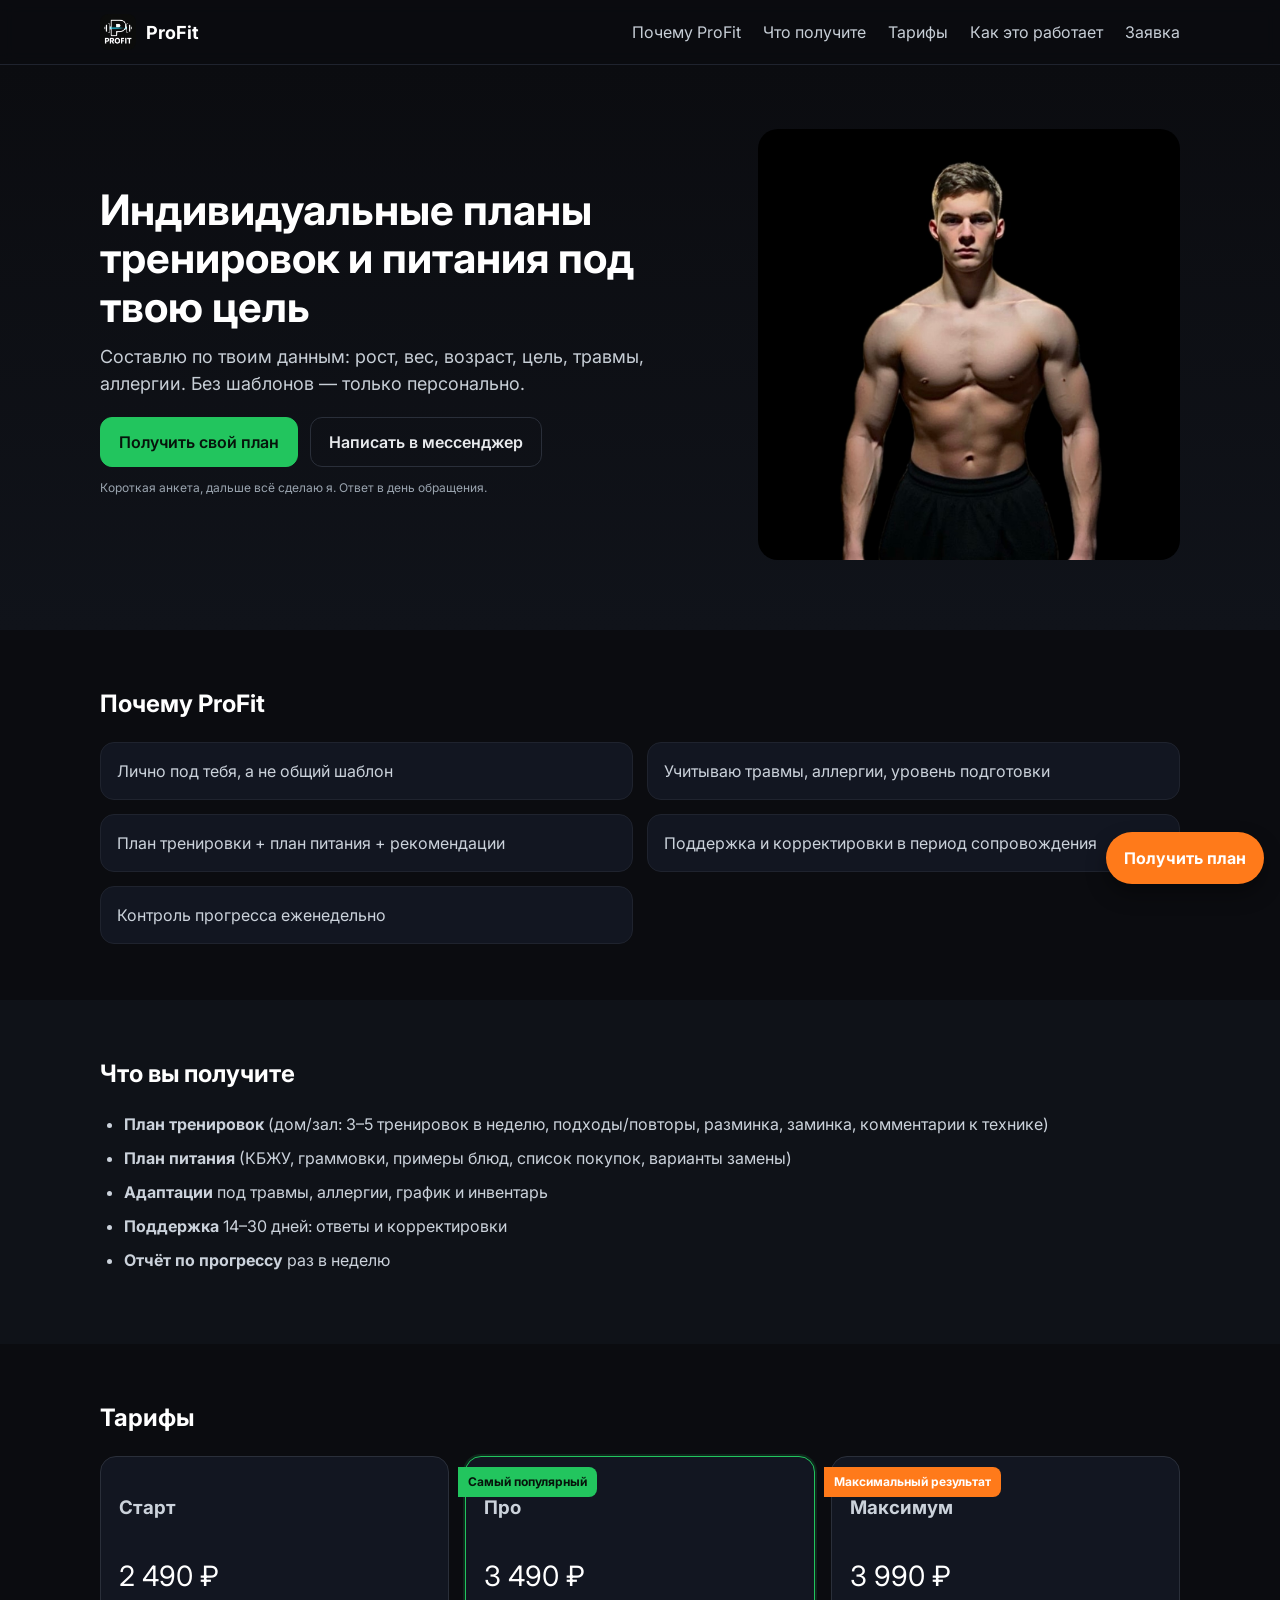
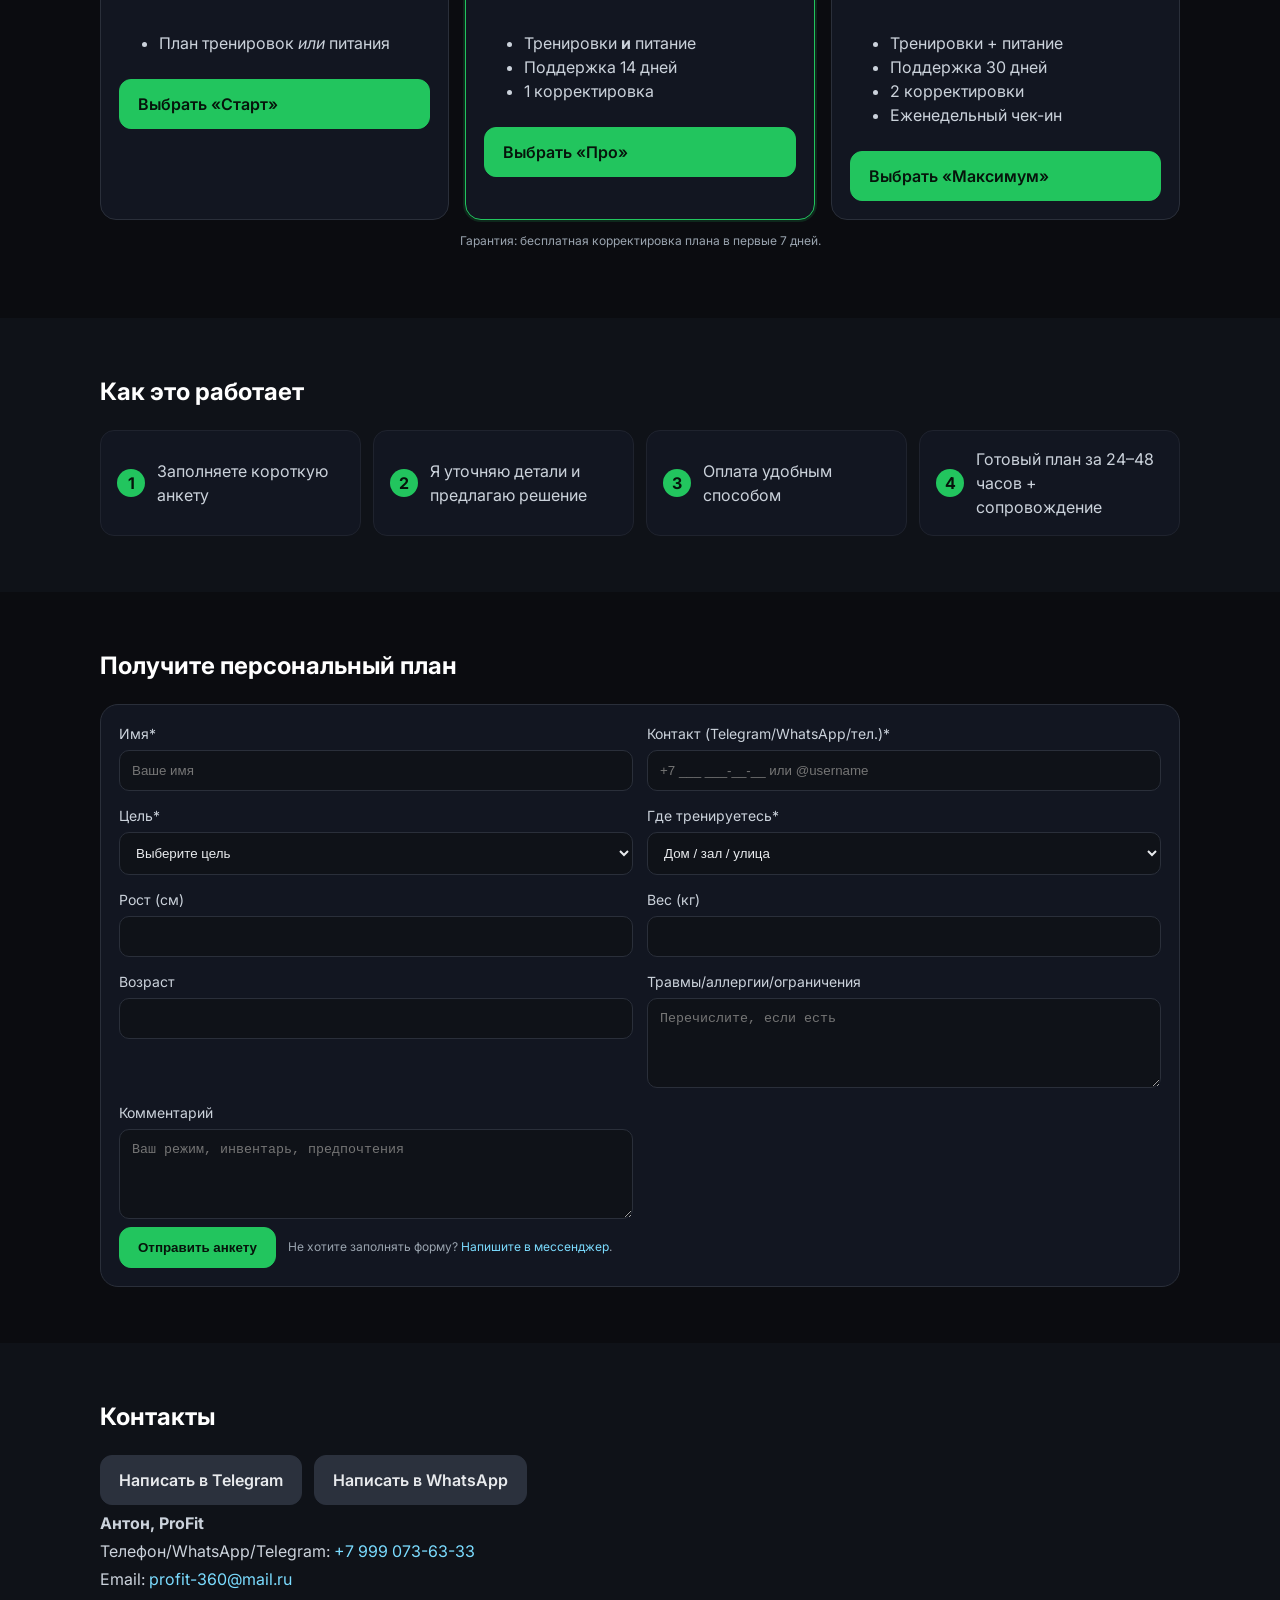
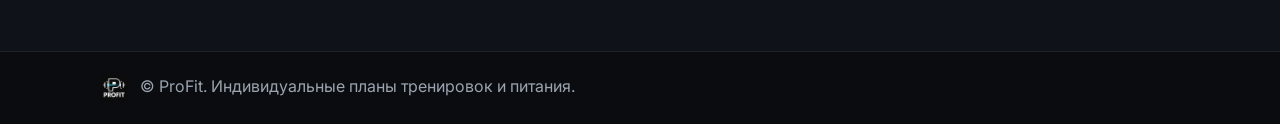
==== commit 7a561826: "Add files via upload" ====
--- a/index.html
+++ b/index.html
@@ -4,6 +4,7 @@
   <meta charset="UTF-8" />
   <meta name="viewport" content="width=device-width, initial-scale=1.0, maximum-scale=1, user-scalable=no" />
   <title>ProFit — Индивидуальные планы тренировок и питания</title>
+  <meta name="description" content="ProFit: персональные планы тренировок и питания под вашу цель. С учётом роста, веса, возраста, травм и аллергий. Поддержка и корректировки. Оставьте заявку — старт уже завтра." />
   <link rel="icon" type="image/png" href="assets/favicon.png" />
   <link rel="preconnect" href="https://fonts.googleapis.com">
   <link rel="preconnect" href="https://fonts.gstatic.com" crossorigin>
@@ -13,21 +14,182 @@
 <body>
   <header class="header">
     <div class="container header__inner">
-      <div class="brand"><img src="assets/logo.png" class="brand__logo"><span class="brand__name">ProFit</span></div>
-      <nav class="nav"><a href="#benefits">Почему ProFit</a><a href="#whatyouget">Что получите</a><a href="#pricing">Тарифы</a><a href="#process">Как это работает</a><a href="#form">Заявка</a></nav>
+      <div class="brand">
+        <img src="assets/logo.png" alt="ProFit логотип" class="brand__logo">
+        <span class="brand__name">ProFit</span>
+      </div>
+      <nav class="nav">
+        <a href="#benefits">Почему ProFit</a>
+        <a href="#whatyouget">Что получите</a>
+        <a href="#pricing">Тарифы</a>
+        <a href="#process">Как это работает</a>
+        <a href="#form">Заявка</a>
+      </nav>
     </div>
   </header>
-  <section class="hero"><div class="container hero__inner"><div class="hero__left"><h1>Индивидуальные планы<br> тренировок и питания под твою цель</h1><p class="sub">Составлю по твоим данным.</p><div class="cta"><a class="btn btn--primary" href="#form">Получить свой план</a><a class="btn btn--ghost" href="#contacts">Написать в мессенджер</a></div></div><div class="hero__right"><img src="assets/owner_photo.png" class="hero__photo"></div></div></section>
-  <section id="pricing" class="section"><div class="container"><h2>Тарифы</h2>
-    <div class="pricing">
-      <div class="price-card"><h3>Старт</h3><div class="price">2 490 ₽</div><ul><li>План тренировок <em>или</em> питания</li></ul><a class="btn btn--primary" href="#form">Выбрать «Старт»</a></div>
-      <div class="price-card price-card--featured"><div class="ribbon">Самый популярный</div><h3>Про</h3><div class="price">3 490 ₽</div><ul><li>Тренировки <strong>и</strong> питание</li><li>Поддержка 14 дней</li><li>1 корректировка</li></ul><a class="btn btn--primary" href="#form">Выбрать «Про»</a></div>
-      <div class="price-card"><div class="ribbon ribbon--max">Максимальный результат</div><h3>Максимум</h3><div class="price">3 990 ₽</div><ul><li>Тренировки + питание</li><li>Поддержка 30 дней</li><li>2 корректировки</li><li>Еженедельный чек-ин</li></ul><a class="btn btn--primary" href="#form">Выбрать «Максимум»</a></div>
+
+  <section class="hero">
+    <div class="container hero__inner">
+      <div class="hero__left">
+        <h1>Индивидуальные планы<br/> тренировок и питания под твою цель</h1>
+        <p class="sub">Составлю по твоим данным: рост, вес, возраст, цель, травмы, аллергии. Без шаблонов — только персонально.</p>
+        <div class="cta">
+          <a class="btn btn--primary" href="#form">Получить свой план</a>
+          <a class="btn btn--ghost" href="#contacts">Написать в мессенджер</a>
+        </div>
+        <p class="micro">Короткая анкета, дальше всё сделаю я. Ответ в день обращения.</p>
+      </div>
+      <div class="hero__right">
+        <img src="assets/owner_photo.png" alt="Антон, ProFit" class="hero__photo"/>
+      </div>
     </div>
-  </div></section>
-  <section id="process" class="section section--alt"><div class="container"><h2>Как это работает</h2><div class="steps"><div class="step"><span>1</span>Заполняете короткую анкету</div><div class="step"><span>2</span>Я уточняю детали и предлагаю решение</div><div class="step"><span>3</span>Оплата удобным способом</div><div class="step"><span>4</span>Готовый план за 24–48 часов + сопровождение</div></div></div></section>
-  <section id="form" class="section"><div class="container"><h2>Получите персональный план</h2><form class="lead-form"><div class="grid"><label>Имя*<input required placeholder="Ваше имя"></label><label>Контакт (Telegram/WhatsApp/тел.)*<input required placeholder="+7 ___ ___-__-__ или @username"></label></div><div class="form-actions"><button type="submit" class="btn btn--primary">Отправить анкету</button></div></form></div></section>
-  <section id="contacts" class="section section--alt"><div class="container"><h2>Контакты</h2><div class="contacts"><a class="btn btn--messenger" href="#">Написать в Telegram</a><a class="btn btn--messenger" href="#">Написать в WhatsApp</a></div></div></section>
-  <a href="#form" class="fab">Получить план</a>
+  </section>
+
+  <section id="benefits" class="section">
+    <div class="container">
+      <h2>Почему ProFit</h2>
+      <div class="cards">
+        <div class="card">Лично под тебя, а не общий шаблон</div>
+        <div class="card">Учитываю травмы, аллергии, уровень подготовки</div>
+        <div class="card">План тренировки + план питания + рекомендации</div>
+        <div class="card">Поддержка и корректировки в период сопровождения</div>
+        <div class="card">Контроль прогресса еженедельно</div>
+      </div>
+    </div>
+  </section>
+
+  <section id="whatyouget" class="section section--alt">
+    <div class="container">
+      <h2>Что вы получите</h2>
+      <ul class="checklist">
+        <li><strong>План тренировок</strong> (дом/зал: 3–5 тренировок в неделю, подходы/повторы, разминка, заминка, комментарии к технике)</li>
+        <li><strong>План питания</strong> (КБЖУ, граммовки, примеры блюд, список покупок, варианты замены)</li>
+        <li><strong>Адаптации</strong> под травмы, аллергии, график и инвентарь</li>
+        <li><strong>Поддержка</strong> 14–30 дней: ответы и корректировки</li>
+        <li><strong>Отчёт по прогрессу</strong> раз в неделю</li>
+      </ul>
+    </div>
+  </section>
+
+  <section id="pricing" class="section">
+    <div class="container">
+      <h2>Тарифы</h2>
+      <div class="pricing">
+        <div class="price-card">
+          <h3>Старт</h3>
+          <div class="price">2 490 ₽</div>
+          <ul>
+            <li>План тренировок <em>или</em> питания</li>
+          </ul>
+          <a class="btn btn--primary" href="#form">Выбрать «Старт»</a>
+        </div>
+        <div class="price-card price-card--featured">
+          <div class="ribbon">Самый популярный</div>
+          <h3>Про</h3>
+          <div class="price">3 490 ₽</div>
+          <ul>
+            <li>Тренировки <strong>и</strong> питание</li>
+            <li>Поддержка 14 дней</li>
+            <li>1 корректировка</li>
+          </ul>
+          <a class="btn btn--primary" href="#form">Выбрать «Про»</a>
+        </div>
+        <div class="price-card">
+          <div class="ribbon ribbon--max">Максимальный результат</div>
+          <h3>Максимум</h3>
+          <div class="price">3 990 ₽</div>
+          <ul>
+            <li>Тренировки + питание</li>
+            <li>Поддержка 30 дней</li>
+            <li>2 корректировки</li>
+            <li>Еженедельный чек-ин</li>
+          </ul>
+          <a class="btn btn--primary" href="#form">Выбрать «Максимум»</a>
+        </div>
+      </div>
+      <p class="micro center">Гарантия: бесплатная корректировка плана в первые 7 дней.</p>
+    </div>
+  </section>
+
+  <section id="process" class="section section--alt">
+    <div class="container">
+      <h2>Как это работает</h2>
+      <div class="steps">
+        <div class="step"><span>1</span>Заполняете короткую анкету</div>
+        <div class="step"><span>2</span>Я уточняю детали и предлагаю решение</div>
+        <div class="step"><span>3</span>Оплата удобным способом</div>
+        <div class="step"><span>4</span>Готовый план за 24–48 часов + сопровождение</div>
+      </div>
+    </div>
+  </section>
+
+  <section id="form" class="section">
+    <div class="container">
+      <h2>Получите персональный план</h2>
+      <form name="lead" method="POST" data-netlify="true" class="lead-form">
+        <input type="hidden" name="form-name" value="lead" />
+        <div class="grid">
+          <label>Имя*<input required name="name" placeholder="Ваше имя" /></label>
+          <label>Контакт (Telegram/WhatsApp/тел.)*<input required name="contact" placeholder="+7 ___ ___-__-__ или @username" /></label>
+          <label>Цель*
+            <select name="goal" required>
+              <option value="">Выберите цель</option>
+              <option>Похудение</option>
+              <option>Набор массы</option>
+              <option>Рельеф</option>
+              <option>Сила</option>
+              <option>Здоровье/самочувствие</option>
+            </select>
+          </label>
+          <label>Где тренируетесь*
+            <select name="place" required>
+              <option value="">Дом / зал / улица</option>
+              <option>Дом</option>
+              <option>Зал</option>
+              <option>Улица/двор</option>
+            </select>
+          </label>
+          <label>Рост (см)<input name="height" type="number" min="120" max="230" /></label>
+          <label>Вес (кг)<input name="weight" type="number" min="30" max="200" /></label>
+          <label>Возраст<input name="age" type="number" min="12" max="90" /></label>
+          <label>Травмы/аллергии/ограничения<textarea name="limits" placeholder="Перечислите, если есть"></textarea></label>
+          <label>Комментарий<textarea name="comment" placeholder="Ваш режим, инвентарь, предпочтения"></textarea></label>
+        </div>
+        <div class="form-actions">
+          <button type="submit" class="btn btn--primary">Отправить анкету</button>
+          <span class="micro">Не хотите заполнять форму? <a href="#contacts">Напишите в мессенджер</a>.</span>
+        </div>
+      </form>
+    </div>
+  </section>
+
+  <section id="contacts" class="section section--alt">
+    <div class="container">
+      <h2>Контакты</h2>
+      <div class="contacts">
+        <a class="btn btn--messenger" href="tg://resolve?phone=79990736333">Написать в Telegram</a>
+        <a class="btn btn--messenger" href="https://wa.me/79990736333?text=Хочу%20индивидуальный%20план%20ProFit">Написать в WhatsApp</a>
+      </div>
+      <div class="contact-details">
+        <p><strong>Антон, ProFit</strong></p>
+        <p>Телефон/WhatsApp/Telegram: <span class="tel"><a href="tel:+79990736333">+7&nbsp;999&nbsp;073-63-33</a></span></p>
+        <p>Email: <a href="mailto:profit-360@mail.ru">profit-360@mail.ru</a></p>
+      </div>
+    </div>
+  </section>
+
+  <footer class="footer">
+    <div class="container footer__inner">
+      <div class="footer__left">
+        <img src="assets/logo.png" alt="ProFit" class="footer__logo" />
+        <span>© ProFit. Индивидуальные планы тренировок и питания.</span>
+      </div>
+      <div class="footer__right"></div>
+    </div>
+  </footer>
+
+  <a href="#form" class="fab" aria-label="Получить план">Получить план</a>
+
   <script src="script.js"></script>
-</body></html>
+</body>
+</html>
--- a/styles.css
+++ b/styles.css
@@ -1,28 +1,77 @@
 
-*{box-sizing:border-box}body{margin:0;font-family:'Inter',system-ui,sans-serif;color:#e8eaed;background:#0b0c10}
+*{box-sizing:border-box}
+html,body{margin:0;height:100%}
+body{font-family:'Inter',system-ui,-apple-system,Segoe UI,Roboto,Arial,sans-serif;color:#e8eaed;background:#0b0c10;line-height:1.5;overflow-x:hidden}
+a{color:#7bdcff;text-decoration:none}
 .container{max-width:1120px;margin:0 auto;padding:0 20px}
-.header{position:sticky;top:0;background:#0b0c10;border-bottom:1px solid #1f232e}
-.header__inner{display:flex;justify-content:space-between;align-items:center;height:64px}
-.brand{display:flex;gap:10px;align-items:center}.brand__logo{width:36px;height:36px}
-.nav a{margin-left:16px;color:#c7ced6}
-.hero{padding:60px 0}.hero__inner{display:grid;grid-template-columns:1.2fr .8fr;gap:24px;align-items:center}
+.header{position:sticky;top:0;background:rgba(11,12,16,.8);backdrop-filter:saturate(180%) blur(8px);border-bottom:1px solid #1f232e;z-index:20}
+.header__inner{display:flex;align-items:center;justify-content:space-between;height:64px}
+.brand{display:flex;align-items:center;gap:10px}
+.brand__logo{width:36px;height:36px;border-radius:8px}
+.brand__name{font-weight:700;font-size:18px;color:#fff}
+.nav a{margin-left:18px;color:#c7ced6}
+.nav a:hover{color:#fff}
+
+.hero{padding:64px 0;background:linear-gradient(180deg,#0b0c10 0%,#10131a 100%)}
+.hero__inner{display:grid;grid-template-columns:1.2fr .8fr;gap:24px;align-items:center}
+.hero h1{font-size:42px;line-height:1.15;margin:0 0 12px;color:#fff}
+.hero .sub{font-size:18px;color:#c7ced6;margin:0 0 20px}
+.cta{display:flex;gap:12px;margin-bottom:8px}
 .btn{display:inline-block;padding:12px 18px;border-radius:12px;border:1px solid #2a2f3a;font-weight:600}
-.btn--primary{background:#22c55e;border-color:#22c55e;color:#06140b}
+.btn--primary{background:#22c55e;border-color:#22c55e;color:#06140b;box-shadow:0 0 0 0 rgba(34,197,94,.0);transition:box-shadow .2s, filter .2s}
+.btn--primary:hover{filter:brightness(1.05);box-shadow:0 0 0 4px rgba(34,197,94,.15)}
 .btn--ghost{background:transparent;color:#e8eaed}
-.section{padding:56px 0}.section--alt{background:#0f1218}
+.btn--messenger{background:#2b313d;border-color:#2b313d;color:#e8eaed}
+.micro{font-size:12px;color:#9aa4af}
+.center{text-align:center}
+.hero__photo{width:100%;border-radius:20px;object-fit:cover;background:#000}
+
+.section{padding:56px 0}
+.section--alt{background:#0f1218}
+h2{color:#fff;margin:0 0 20px}
+.cards{display:grid;grid-template-columns:repeat(2,1fr);gap:14px}
+.card{background:#121621;border:1px solid #1f232e;border-radius:14px;padding:16px;color:#cbd2db}
+.checklist{color:#cbd2db;display:grid;gap:10px;padding-left:18px}
+.checklist li{margin-left:6px}
 .pricing{display:grid;grid-template-columns:repeat(3,1fr);gap:16px}
-.price-card{background:#121621;border:1px solid #2a2f3a;border-radius:16px;padding:18px;color:#cbd2db;position:relative}
+.price-card{background:#121621;border:1px solid #2a2f3a;border-radius:16px;padding:18px;color:#cbd2db;display:flex;flex-direction:column;gap:8px;position:relative}
 .price-card--featured{border-color:#22c55e;box-shadow:0 0 0 2px rgba(34,197,94,.15)}
 .price{font-size:28px;color:#fff;margin:6px 0 10px}
+.ribbon{position:absolute;top:10px;left:-8px;background:#22c55e;color:#06140b;font-weight:700;font-size:12px;padding:6px 10px;border-radius:0 8px 8px 0}
+.ribbon--max{background:#ff7a1a;color:#fff}
+
 .steps{display:grid;grid-template-columns:repeat(4,1fr);gap:12px}
 .step{background:#121621;border:1px solid #1f232e;border-radius:14px;padding:16px;color:#cbd2db;display:flex;align-items:center;gap:12px}
-.step span{display:inline-flex;align-items:center;justify-content:center;width:28px;height:28px;border-radius:50%;background:#22c55e;color:#06140b;font-weight:700}
+.step span{display:inline-flex;align-items:center;justify-content:center;width:28px;height:28px;border-radius:50%;background:#22c55e;color:#06140b;font-weight:700;flex:0 0 28px;line-height:1}
+
 .lead-form{background:#121621;border:1px solid #2a2f3a;border-radius:18px;padding:18px}
+.lead-form label{display:flex;flex-direction:column;font-size:14px;color:#cbd2db;gap:6px}
+.lead-form input,.lead-form select,.lead-form textarea{background:#0f1218;border:1px solid #2a2f3a;border-radius:10px;padding:12px;color:#e8eaed}
+.lead-form textarea{min-height:90px;resize:vertical}
 .grid{display:grid;grid-template-columns:repeat(2,1fr);gap:14px}
-.contacts{display:flex;gap:12px}
-/* ribbons */
-.ribbon{position:absolute;top:10px;left:-8px;background:#22c55e;color:#06140b;font-weight:700;font-size:12px;padding:6px 10px;border-radius:0 8px 8px 0}
-.ribbon--max{background:#ff7a1a;color:#fff}
-/* fab */
-.fab{position:fixed;right:16px;bottom:16px;z-index:50;background:#ff7a1a;color:#fff;font-weight:700;border-radius:999px;padding:14px 18px;box-shadow:0 10px 20px rgba(0,0,0,.35)}
-@media(max-width:940px){.hero__inner{grid-template-columns:1fr}.pricing{grid-template-columns:1fr}.steps{grid-template-columns:1fr 1fr}.grid{grid-template-columns:1fr}.nav{display:none}}
+.form-actions{display:flex;align-items:center;gap:12px;margin-top:8px}
+.contacts{display:flex;gap:12px;margin:10px 0 6px}
+.contact-details p{margin:4px 0;color:#cbd2db}
+.contact-details .tel{white-space:nowrap}
+.footer{border-top:1px solid #1f232e;padding:22px 0;background:#0b0c10}
+.footer__inner{display:flex;align-items:center;justify-content:space-between;color:#9aa4af}
+.footer__logo{width:28px;height:28px;border-radius:6px;margin-right:8px;vertical-align:middle}
+
+.fab{
+  position:fixed; right:16px; bottom:16px; z-index:50;
+  background:#ff7a1a; color:#fff; font-weight:700;
+  border-radius:999px; padding:14px 18px; box-shadow:0 10px 20px rgba(0,0,0,.35);
+  border:0; transition:transform .15s ease, box-shadow .15s ease, filter .15s ease;
+}
+.fab:hover{filter:brightness(1.05); box-shadow:0 12px 22px rgba(0,0,0,.45); transform:translateY(-1px)}
+
+@media (max-width:940px){
+  .hero__inner{grid-template-columns:1fr}
+  .pricing{grid-template-columns:1fr}
+  .cards{grid-template-columns:1fr}
+  .steps{grid-template-columns:1fr 1fr}
+  .grid{grid-template-columns:1fr}
+  /* Mobile nav improvements */
+  .nav{display:flex;overflow-x:auto;gap:10px;padding:6px 8px;margin-left:-8px;margin-right:-8px}
+  .nav a{white-space:nowrap;background:#151924;border:1px solid #1f2330;border-radius:999px;padding:8px 12px;margin-left:0}
+}
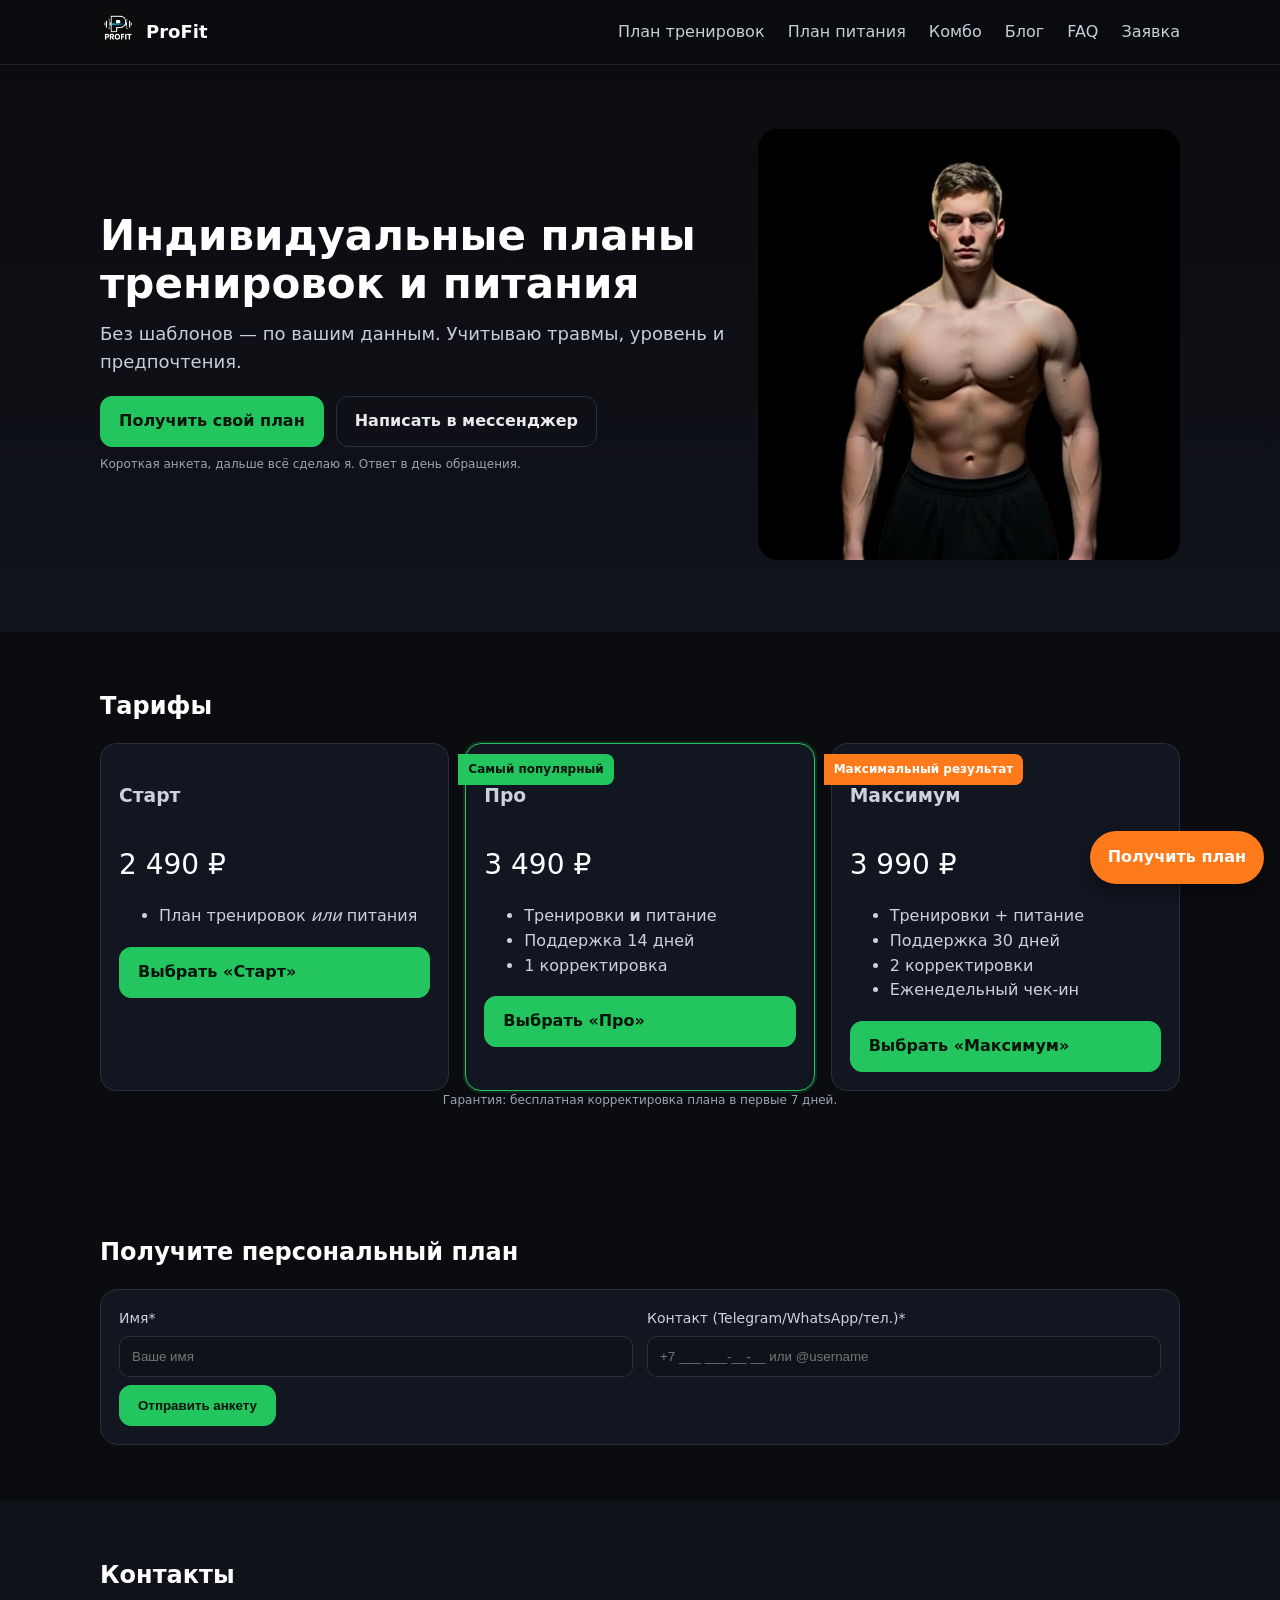
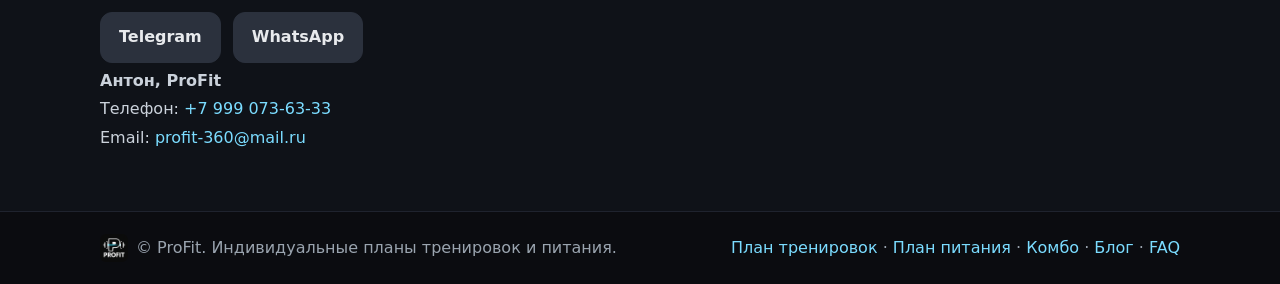
==== commit d81ae815: "Add files via upload" ====
--- a/index.html
+++ b/index.html
@@ -1,195 +1,48 @@
-<!DOCTYPE html>
-<html lang="ru">
-<head>
-  <meta charset="UTF-8" />
-  <meta name="viewport" content="width=device-width, initial-scale=1.0, maximum-scale=1, user-scalable=no" />
-  <title>ProFit — Индивидуальные планы тренировок и питания</title>
-  <meta name="description" content="ProFit: персональные планы тренировок и питания под вашу цель. С учётом роста, веса, возраста, травм и аллергий. Поддержка и корректировки. Оставьте заявку — старт уже завтра." />
-  <link rel="icon" type="image/png" href="assets/favicon.png" />
-  <link rel="preconnect" href="https://fonts.googleapis.com">
-  <link rel="preconnect" href="https://fonts.gstatic.com" crossorigin>
-  <link href="https://fonts.googleapis.com/css2?family=Inter:wght@400;600;700&display=swap" rel="stylesheet">
-  <link rel="stylesheet" href="styles.css" />
-</head>
-<body>
-  <header class="header">
-    <div class="container header__inner">
-      <div class="brand">
-        <img src="assets/logo.png" alt="ProFit логотип" class="brand__logo">
-        <span class="brand__name">ProFit</span>
-      </div>
-      <nav class="nav">
-        <a href="#benefits">Почему ProFit</a>
-        <a href="#whatyouget">Что получите</a>
-        <a href="#pricing">Тарифы</a>
-        <a href="#process">Как это работает</a>
-        <a href="#form">Заявка</a>
-      </nav>
-    </div>
-  </header>
-
-  <section class="hero">
-    <div class="container hero__inner">
-      <div class="hero__left">
-        <h1>Индивидуальные планы<br/> тренировок и питания под твою цель</h1>
-        <p class="sub">Составлю по твоим данным: рост, вес, возраст, цель, травмы, аллергии. Без шаблонов — только персонально.</p>
-        <div class="cta">
-          <a class="btn btn--primary" href="#form">Получить свой план</a>
-          <a class="btn btn--ghost" href="#contacts">Написать в мессенджер</a>
-        </div>
-        <p class="micro">Короткая анкета, дальше всё сделаю я. Ответ в день обращения.</p>
-      </div>
-      <div class="hero__right">
-        <img src="assets/owner_photo.png" alt="Антон, ProFit" class="hero__photo"/>
-      </div>
-    </div>
-  </section>
-
-  <section id="benefits" class="section">
-    <div class="container">
-      <h2>Почему ProFit</h2>
-      <div class="cards">
-        <div class="card">Лично под тебя, а не общий шаблон</div>
-        <div class="card">Учитываю травмы, аллергии, уровень подготовки</div>
-        <div class="card">План тренировки + план питания + рекомендации</div>
-        <div class="card">Поддержка и корректировки в период сопровождения</div>
-        <div class="card">Контроль прогресса еженедельно</div>
-      </div>
-    </div>
-  </section>
-
-  <section id="whatyouget" class="section section--alt">
-    <div class="container">
-      <h2>Что вы получите</h2>
-      <ul class="checklist">
-        <li><strong>План тренировок</strong> (дом/зал: 3–5 тренировок в неделю, подходы/повторы, разминка, заминка, комментарии к технике)</li>
-        <li><strong>План питания</strong> (КБЖУ, граммовки, примеры блюд, список покупок, варианты замены)</li>
-        <li><strong>Адаптации</strong> под травмы, аллергии, график и инвентарь</li>
-        <li><strong>Поддержка</strong> 14–30 дней: ответы и корректировки</li>
-        <li><strong>Отчёт по прогрессу</strong> раз в неделю</li>
-      </ul>
-    </div>
-  </section>
-
-  <section id="pricing" class="section">
-    <div class="container">
-      <h2>Тарифы</h2>
-      <div class="pricing">
-        <div class="price-card">
-          <h3>Старт</h3>
-          <div class="price">2 490 ₽</div>
-          <ul>
-            <li>План тренировок <em>или</em> питания</li>
-          </ul>
-          <a class="btn btn--primary" href="#form">Выбрать «Старт»</a>
-        </div>
-        <div class="price-card price-card--featured">
-          <div class="ribbon">Самый популярный</div>
-          <h3>Про</h3>
-          <div class="price">3 490 ₽</div>
-          <ul>
-            <li>Тренировки <strong>и</strong> питание</li>
-            <li>Поддержка 14 дней</li>
-            <li>1 корректировка</li>
-          </ul>
-          <a class="btn btn--primary" href="#form">Выбрать «Про»</a>
-        </div>
-        <div class="price-card">
-          <div class="ribbon ribbon--max">Максимальный результат</div>
-          <h3>Максимум</h3>
-          <div class="price">3 990 ₽</div>
-          <ul>
-            <li>Тренировки + питание</li>
-            <li>Поддержка 30 дней</li>
-            <li>2 корректировки</li>
-            <li>Еженедельный чек-ин</li>
-          </ul>
-          <a class="btn btn--primary" href="#form">Выбрать «Максимум»</a>
-        </div>
-      </div>
-      <p class="micro center">Гарантия: бесплатная корректировка плана в первые 7 дней.</p>
-    </div>
-  </section>
-
-  <section id="process" class="section section--alt">
-    <div class="container">
-      <h2>Как это работает</h2>
-      <div class="steps">
-        <div class="step"><span>1</span>Заполняете короткую анкету</div>
-        <div class="step"><span>2</span>Я уточняю детали и предлагаю решение</div>
-        <div class="step"><span>3</span>Оплата удобным способом</div>
-        <div class="step"><span>4</span>Готовый план за 24–48 часов + сопровождение</div>
-      </div>
-    </div>
-  </section>
-
-  <section id="form" class="section">
-    <div class="container">
-      <h2>Получите персональный план</h2>
-      <form name="lead" method="POST" data-netlify="true" class="lead-form">
-        <input type="hidden" name="form-name" value="lead" />
-        <div class="grid">
-          <label>Имя*<input required name="name" placeholder="Ваше имя" /></label>
-          <label>Контакт (Telegram/WhatsApp/тел.)*<input required name="contact" placeholder="+7 ___ ___-__-__ или @username" /></label>
-          <label>Цель*
-            <select name="goal" required>
-              <option value="">Выберите цель</option>
-              <option>Похудение</option>
-              <option>Набор массы</option>
-              <option>Рельеф</option>
-              <option>Сила</option>
-              <option>Здоровье/самочувствие</option>
-            </select>
-          </label>
-          <label>Где тренируетесь*
-            <select name="place" required>
-              <option value="">Дом / зал / улица</option>
-              <option>Дом</option>
-              <option>Зал</option>
-              <option>Улица/двор</option>
-            </select>
-          </label>
-          <label>Рост (см)<input name="height" type="number" min="120" max="230" /></label>
-          <label>Вес (кг)<input name="weight" type="number" min="30" max="200" /></label>
-          <label>Возраст<input name="age" type="number" min="12" max="90" /></label>
-          <label>Травмы/аллергии/ограничения<textarea name="limits" placeholder="Перечислите, если есть"></textarea></label>
-          <label>Комментарий<textarea name="comment" placeholder="Ваш режим, инвентарь, предпочтения"></textarea></label>
-        </div>
-        <div class="form-actions">
-          <button type="submit" class="btn btn--primary">Отправить анкету</button>
-          <span class="micro">Не хотите заполнять форму? <a href="#contacts">Напишите в мессенджер</a>.</span>
-        </div>
-      </form>
-    </div>
-  </section>
-
-  <section id="contacts" class="section section--alt">
-    <div class="container">
-      <h2>Контакты</h2>
-      <div class="contacts">
-        <a class="btn btn--messenger" href="tg://resolve?phone=79990736333">Написать в Telegram</a>
-        <a class="btn btn--messenger" href="https://wa.me/79990736333?text=Хочу%20индивидуальный%20план%20ProFit">Написать в WhatsApp</a>
-      </div>
-      <div class="contact-details">
-        <p><strong>Антон, ProFit</strong></p>
-        <p>Телефон/WhatsApp/Telegram: <span class="tel"><a href="tel:+79990736333">+7&nbsp;999&nbsp;073-63-33</a></span></p>
-        <p>Email: <a href="mailto:profit-360@mail.ru">profit-360@mail.ru</a></p>
-      </div>
-    </div>
-  </section>
-
-  <footer class="footer">
-    <div class="container footer__inner">
-      <div class="footer__left">
-        <img src="assets/logo.png" alt="ProFit" class="footer__logo" />
-        <span>© ProFit. Индивидуальные планы тренировок и питания.</span>
-      </div>
-      <div class="footer__right"></div>
-    </div>
-  </footer>
-
-  <a href="#form" class="fab" aria-label="Получить план">Получить план</a>
-
-  <script src="script.js"></script>
-</body>
-</html>
+<!DOCTYPE html><html lang='ru'><head>
+<meta charset='UTF-8'><meta name='viewport' content='width=device-width, initial-scale=1.0, maximum-scale=1, user-scalable=no'>
+<title>ProFit — Индивидуальные планы тренировок и питания</title>
+<meta name='description' content='Персональные планы тренировок и питания под вашу цель. План за 24–48 часов, поддержка и корректировки.'>
+<link rel='icon' href='/assets/favicon.png'><link rel='stylesheet' href='/styles.css'></head><body>
+<header class="header"><div class="container header__inner">
+<div class="brand"><a href="/"><img src="/assets/logo.png" class="brand__logo" alt="ProFit"></a><span class="brand__name">ProFit</span></div>
+<nav class="nav">
+<a href='/uslugi/plan-trenirovok'>План тренировок</a>
+<a href='/uslugi/plan-pitaniya'>План питания</a>
+<a href='/uslugi/kombo'>Комбо</a>
+<a href='/blog/'>Блог</a>
+<a href='/faq/'>FAQ</a>
+<a href="/#form">Заявка</a>
+</nav></div></header>
+<section class="hero"><div class="container hero__inner">
+<div class="hero__left"><h1>Индивидуальные планы тренировок и питания</h1>
+<p class="sub">Без шаблонов — по вашим данным. Учитываю травмы, уровень и предпочтения.</p>
+<div class="cta"><a class="btn btn--primary" href="#form">Получить свой план</a><a class="btn btn--ghost" href="#contacts">Написать в мессенджер</a></div>
+<p class="micro">Короткая анкета, дальше всё сделаю я. Ответ в день обращения.</p>
+</div>
+<div class="hero__right"><img src="/assets/owner_photo.png" class="hero__photo" alt="Антон, ProFit"></div>
+</div></section>
+<section id="pricing" class="section"><div class="container">
+<h2>Тарифы</h2>
+<div class="pricing">
+<div class="price-card"><h3>Старт</h3><div class="price">2 490 ₽</div><ul><li>План тренировок <em>или</em> питания</li></ul><a class="btn btn--primary" href="#form">Выбрать «Старт»</a></div>
+<div class="price-card price-card--featured"><div class="ribbon">Самый популярный</div><h3>Про</h3><div class="price">3 490 ₽</div><ul><li>Тренировки <strong>и</strong> питание</li><li>Поддержка 14 дней</li><li>1 корректировка</li></ul><a class="btn btn--primary" href="#form">Выбрать «Про»</a></div>
+<div class="price-card"><div class="ribbon ribbon--max">Максимальный результат</div><h3>Максимум</h3><div class="price">3 990 ₽</div><ul><li>Тренировки + питание</li><li>Поддержка 30 дней</li><li>2 корректировки</li><li>Еженедельный чек-ин</li></ul><a class="btn btn--primary" href="#form">Выбрать «Максимум»</a></div>
+</div>
+<p class="micro center">Гарантия: бесплатная корректировка плана в первые 7 дней.</p>
+</div></section>
+<section id="form" class="section"><div class="container">
+<h2>Получите персональный план</h2>
+<form class="lead-form"><div class="grid">
+<label>Имя*<input required placeholder="Ваше имя"></label>
+<label>Контакт (Telegram/WhatsApp/тел.)*<input required placeholder="+7 ___ ___-__-__ или @username"></label>
+</div><div class="form-actions"><button class="btn btn--primary" type="submit">Отправить анкету</button></div></form>
+</div></section>
+<section id="contacts" class="section section--alt"><div class="container"><h2>Контакты</h2>
+<div class="contacts"><a class="btn btn--messenger" href="tg://resolve?phone=79990736333">Telegram</a><a class="btn btn--messenger" href="https://wa.me/79990736333">WhatsApp</a></div>
+<div class="contact-details"><p><strong>Антон, ProFit</strong></p><p>Телефон: <span class="tel"><a href="tel:+79990736333">+7&nbsp;999&nbsp;073-63-33</a></span></p><p>Email: <a href="mailto:profit-360@mail.ru">profit-360@mail.ru</a></p></div>
+</div></section>
+<footer class="footer"><div class="container footer__inner">
+<div class="footer__left"><img src="/assets/logo.png" class="footer__logo"><span>© ProFit. Индивидуальные планы тренировок и питания.</span></div>
+<div class="footer__right"><a href="/uslugi/plan-trenirovok">План тренировок</a> · <a href="/uslugi/plan-pitaniya">План питания</a> · <a href="/uslugi/kombo">Комбо</a> · <a href="/blog/">Блог</a> · <a href="/faq/">FAQ</a></div>
+</div></footer><a href="/#form" class="fab">Получить план</a><script src="/script.js"></script>
+</body></html>
--- a/styles.css
+++ b/styles.css
@@ -1,7 +1,6 @@
-
 *{box-sizing:border-box}
 html,body{margin:0;height:100%}
-body{font-family:'Inter',system-ui,-apple-system,Segoe UI,Roboto,Arial,sans-serif;color:#e8eaed;background:#0b0c10;line-height:1.5;overflow-x:hidden}
+body{font-family:'Inter',system-ui,-apple-system,Segoe UI,Roboto,Arial,sans-serif;color:#e8eaed;background:#0b0c10;line-height:1.55;overflow-x:hidden}
 a{color:#7bdcff;text-decoration:none}
 .container{max-width:1120px;margin:0 auto;padding:0 20px}
 .header{position:sticky;top:0;background:rgba(11,12,16,.8);backdrop-filter:saturate(180%) blur(8px);border-bottom:1px solid #1f232e;z-index:20}
@@ -9,26 +8,25 @@
 .brand{display:flex;align-items:center;gap:10px}
 .brand__logo{width:36px;height:36px;border-radius:8px}
 .brand__name{font-weight:700;font-size:18px;color:#fff}
-.nav a{margin-left:18px;color:#c7ced6}
+.nav a{margin-left:18px;color:#c7ced6;white-space:nowrap}
 .nav a:hover{color:#fff}
-
 .hero{padding:64px 0;background:linear-gradient(180deg,#0b0c10 0%,#10131a 100%)}
 .hero__inner{display:grid;grid-template-columns:1.2fr .8fr;gap:24px;align-items:center}
 .hero h1{font-size:42px;line-height:1.15;margin:0 0 12px;color:#fff}
 .hero .sub{font-size:18px;color:#c7ced6;margin:0 0 20px}
-.cta{display:flex;gap:12px;margin-bottom:8px}
-.btn{display:inline-block;padding:12px 18px;border-radius:12px;border:1px solid #2a2f3a;font-weight:600}
+.cta{display:flex;gap:12px;margin-bottom:8px;flex-wrap:wrap}
+.btn{display:inline-block;padding:12px 18px;border-radius:12px;border:1px solid #2a2f3a;font-weight:600;text-decoration:none}
 .btn--primary{background:#22c55e;border-color:#22c55e;color:#06140b;box-shadow:0 0 0 0 rgba(34,197,94,.0);transition:box-shadow .2s, filter .2s}
 .btn--primary:hover{filter:brightness(1.05);box-shadow:0 0 0 4px rgba(34,197,94,.15)}
 .btn--ghost{background:transparent;color:#e8eaed}
 .btn--messenger{background:#2b313d;border-color:#2b313d;color:#e8eaed}
 .micro{font-size:12px;color:#9aa4af}
 .center{text-align:center}
-.hero__photo{width:100%;border-radius:20px;object-fit:cover;background:#000}
-
 .section{padding:56px 0}
 .section--alt{background:#0f1218}
-h2{color:#fff;margin:0 0 20px}
+h1,h2{color:#fff;margin:0 0 18px}
+p{margin:0 0 12px}
+ul{margin:0 0 10px}
 .cards{display:grid;grid-template-columns:repeat(2,1fr);gap:14px}
 .card{background:#121621;border:1px solid #1f232e;border-radius:14px;padding:16px;color:#cbd2db}
 .checklist{color:#cbd2db;display:grid;gap:10px;padding-left:18px}
@@ -39,39 +37,42 @@
 .price{font-size:28px;color:#fff;margin:6px 0 10px}
 .ribbon{position:absolute;top:10px;left:-8px;background:#22c55e;color:#06140b;font-weight:700;font-size:12px;padding:6px 10px;border-radius:0 8px 8px 0}
 .ribbon--max{background:#ff7a1a;color:#fff}
-
 .steps{display:grid;grid-template-columns:repeat(4,1fr);gap:12px}
 .step{background:#121621;border:1px solid #1f232e;border-radius:14px;padding:16px;color:#cbd2db;display:flex;align-items:center;gap:12px}
 .step span{display:inline-flex;align-items:center;justify-content:center;width:28px;height:28px;border-radius:50%;background:#22c55e;color:#06140b;font-weight:700;flex:0 0 28px;line-height:1}
-
 .lead-form{background:#121621;border:1px solid #2a2f3a;border-radius:18px;padding:18px}
 .lead-form label{display:flex;flex-direction:column;font-size:14px;color:#cbd2db;gap:6px}
 .lead-form input,.lead-form select,.lead-form textarea{background:#0f1218;border:1px solid #2a2f3a;border-radius:10px;padding:12px;color:#e8eaed}
 .lead-form textarea{min-height:90px;resize:vertical}
 .grid{display:grid;grid-template-columns:repeat(2,1fr);gap:14px}
-.form-actions{display:flex;align-items:center;gap:12px;margin-top:8px}
-.contacts{display:flex;gap:12px;margin:10px 0 6px}
+.form-actions{display:flex;align-items:center;gap:12px;margin-top:8px;flex-wrap:wrap}
+.contacts{display:flex;gap:12px;margin:10px 0 6px;flex-wrap:wrap}
 .contact-details p{margin:4px 0;color:#cbd2db}
 .contact-details .tel{white-space:nowrap}
 .footer{border-top:1px solid #1f232e;padding:22px 0;background:#0b0c10}
-.footer__inner{display:flex;align-items:center;justify-content:space-between;color:#9aa4af}
+.footer__inner{display:flex;align-items:center;justify-content:space-between;color:#9aa4af;gap:10px;flex-wrap:wrap}
 .footer__logo{width:28px;height:28px;border-radius:6px;margin-right:8px;vertical-align:middle}
-
-.fab{
-  position:fixed; right:16px; bottom:16px; z-index:50;
-  background:#ff7a1a; color:#fff; font-weight:700;
-  border-radius:999px; padding:14px 18px; box-shadow:0 10px 20px rgba(0,0,0,.35);
-  border:0; transition:transform .15s ease, box-shadow .15s ease, filter .15s ease;
-}
+.hero__photo{width:100%;border-radius:20px;object-fit:cover;background:#000}
+.fab{position:fixed; right:16px; bottom:16px; z-index:50; background:#ff7a1a; color:#fff; font-weight:700; border-radius:999px; padding:14px 18px; box-shadow:0 10px 20px rgba(0,0,0,.35); border:0; transition:transform .15s ease, box-shadow .15s ease, filter .15s ease}
 .fab:hover{filter:brightness(1.05); box-shadow:0 12px 22px rgba(0,0,0,.45); transform:translateY(-1px)}
-
+.breadcrumbs{font-size:13px;color:#9aa4af;margin-bottom:8px}
+.content{max-width:820px}
+.content p, .content li{color:#cbd2db}
+.content h2{margin-top:18px}
+.table{width:100%;border-collapse:separate;border-spacing:0 6px}
+.table th,.table td{padding:10px 12px;background:#121621;color:#cbd2db;border:1px solid #1f232e}
+.table th{color:#fff}
+.kit{display:grid;grid-template-columns:1fr 1fr;gap:12px}
+.kit .box{background:#121621;border:1px solid #1f232e;border-radius:14px;padding:12px}
+.tags{display:flex;gap:8px;flex-wrap:wrap;margin:8px 0}
+.tag{background:#19202b;border:1px solid #223043;color:#b6c2d1;padding:6px 10px;border-radius:999px;font-size:12px}
 @media (max-width:940px){
   .hero__inner{grid-template-columns:1fr}
   .pricing{grid-template-columns:1fr}
   .cards{grid-template-columns:1fr}
-  .steps{grid-template-columns:1fr 1fr}
+  .steps{grid-template-columns:1fr 1f r}
   .grid{grid-template-columns:1fr}
-  /* Mobile nav improvements */
   .nav{display:flex;overflow-x:auto;gap:10px;padding:6px 8px;margin-left:-8px;margin-right:-8px}
-  .nav a{white-space:nowrap;background:#151924;border:1px solid #1f2330;border-radius:999px;padding:8px 12px;margin-left:0}
-}
+  .nav a{background:#151924;border:1px solid #1f2330;border-radius:999px;padding:8px 12px;margin-left:0}
+  .kit{grid-template-columns:1fr}
+}
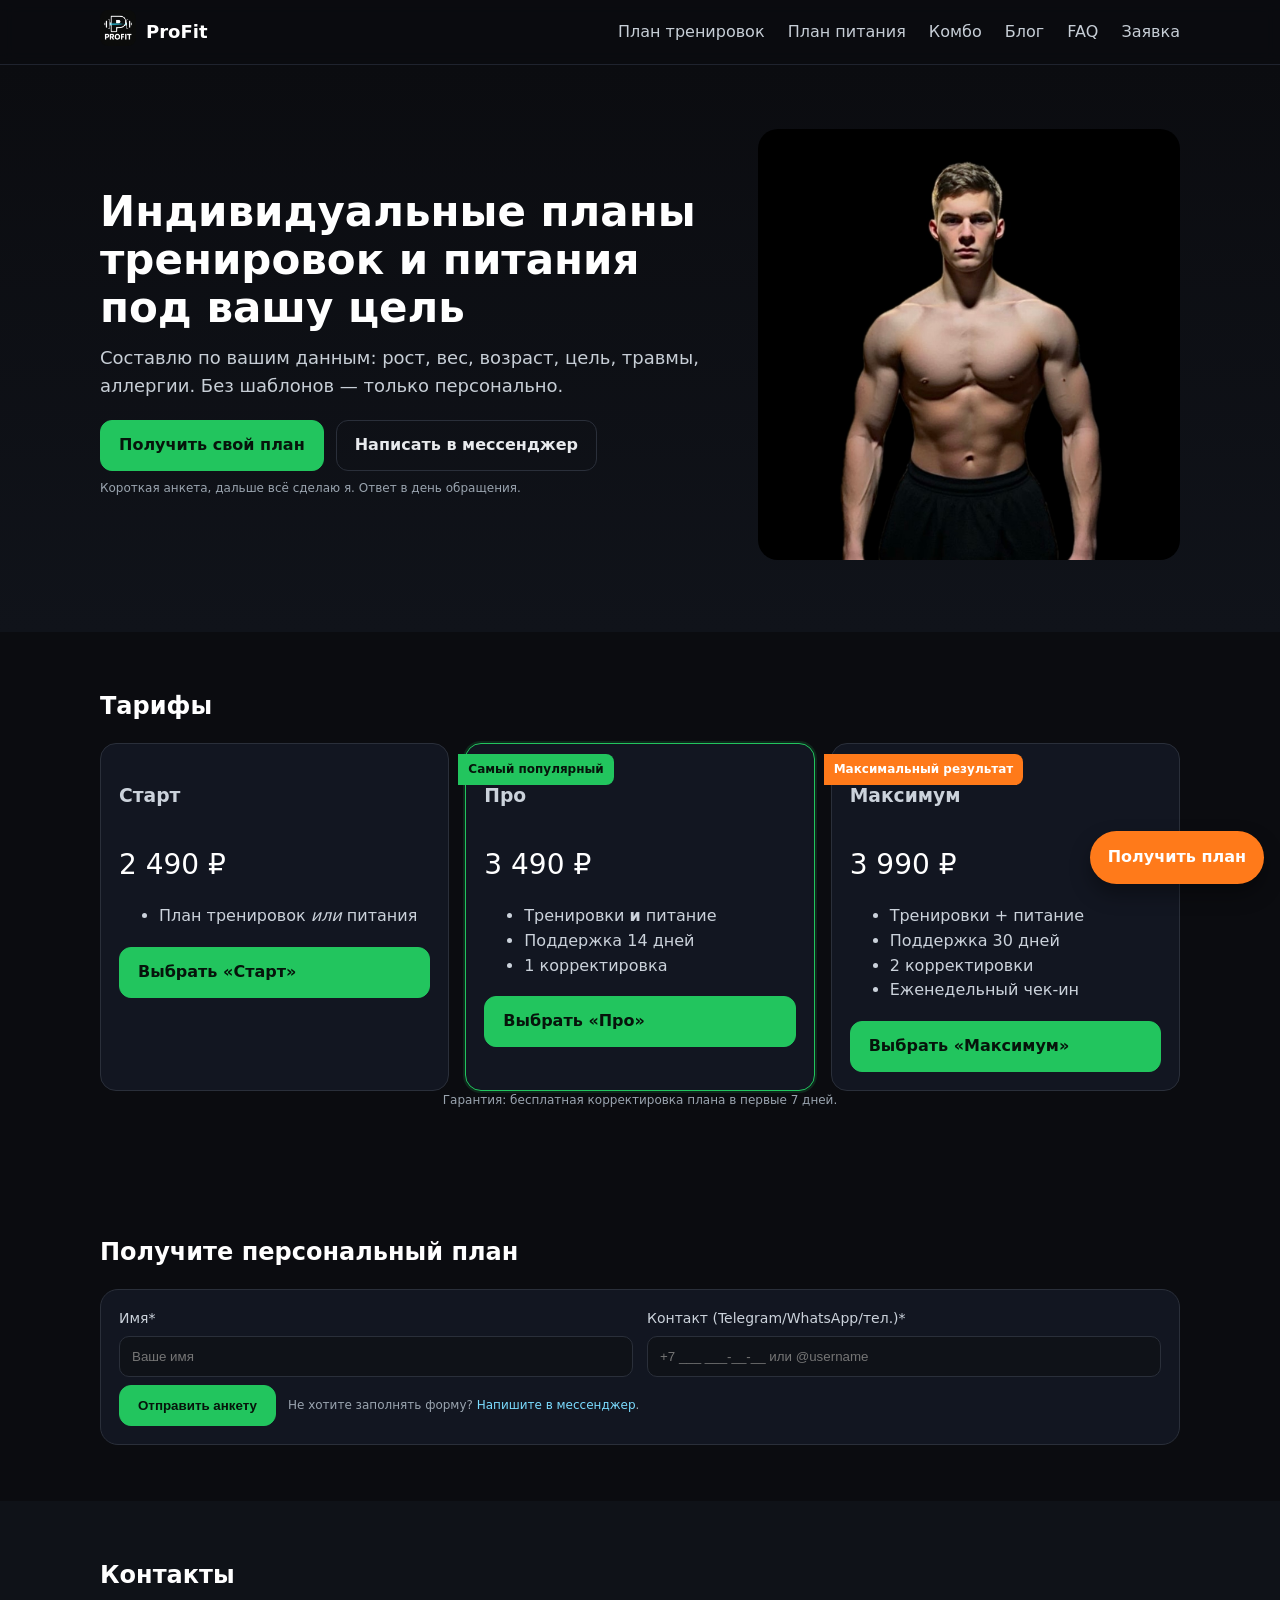
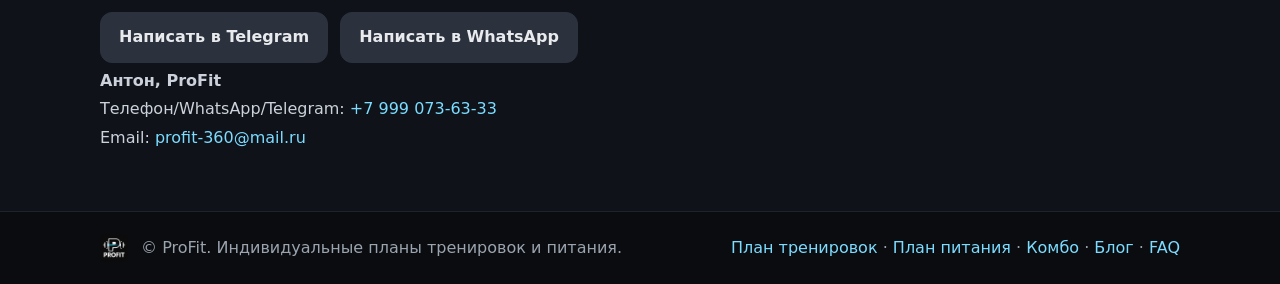
==== commit f4bd6d34: "Add files via upload" ====
--- a/index.html
+++ b/index.html
@@ -1,48 +1,125 @@
-<!DOCTYPE html><html lang='ru'><head>
-<meta charset='UTF-8'><meta name='viewport' content='width=device-width, initial-scale=1.0, maximum-scale=1, user-scalable=no'>
-<title>ProFit — Индивидуальные планы тренировок и питания</title>
-<meta name='description' content='Персональные планы тренировок и питания под вашу цель. План за 24–48 часов, поддержка и корректировки.'>
-<link rel='icon' href='/assets/favicon.png'><link rel='stylesheet' href='/styles.css'></head><body>
-<header class="header"><div class="container header__inner">
-<div class="brand"><a href="/"><img src="/assets/logo.png" class="brand__logo" alt="ProFit"></a><span class="brand__name">ProFit</span></div>
-<nav class="nav">
-<a href='/uslugi/plan-trenirovok'>План тренировок</a>
-<a href='/uslugi/plan-pitaniya'>План питания</a>
-<a href='/uslugi/kombo'>Комбо</a>
-<a href='/blog/'>Блог</a>
-<a href='/faq/'>FAQ</a>
-<a href="/#form">Заявка</a>
-</nav></div></header>
-<section class="hero"><div class="container hero__inner">
-<div class="hero__left"><h1>Индивидуальные планы тренировок и питания</h1>
-<p class="sub">Без шаблонов — по вашим данным. Учитываю травмы, уровень и предпочтения.</p>
-<div class="cta"><a class="btn btn--primary" href="#form">Получить свой план</a><a class="btn btn--ghost" href="#contacts">Написать в мессенджер</a></div>
-<p class="micro">Короткая анкета, дальше всё сделаю я. Ответ в день обращения.</p>
-</div>
-<div class="hero__right"><img src="/assets/owner_photo.png" class="hero__photo" alt="Антон, ProFit"></div>
-</div></section>
-<section id="pricing" class="section"><div class="container">
-<h2>Тарифы</h2>
-<div class="pricing">
-<div class="price-card"><h3>Старт</h3><div class="price">2 490 ₽</div><ul><li>План тренировок <em>или</em> питания</li></ul><a class="btn btn--primary" href="#form">Выбрать «Старт»</a></div>
-<div class="price-card price-card--featured"><div class="ribbon">Самый популярный</div><h3>Про</h3><div class="price">3 490 ₽</div><ul><li>Тренировки <strong>и</strong> питание</li><li>Поддержка 14 дней</li><li>1 корректировка</li></ul><a class="btn btn--primary" href="#form">Выбрать «Про»</a></div>
-<div class="price-card"><div class="ribbon ribbon--max">Максимальный результат</div><h3>Максимум</h3><div class="price">3 990 ₽</div><ul><li>Тренировки + питание</li><li>Поддержка 30 дней</li><li>2 корректировки</li><li>Еженедельный чек-ин</li></ul><a class="btn btn--primary" href="#form">Выбрать «Максимум»</a></div>
-</div>
-<p class="micro center">Гарантия: бесплатная корректировка плана в первые 7 дней.</p>
-</div></section>
-<section id="form" class="section"><div class="container">
-<h2>Получите персональный план</h2>
-<form class="lead-form"><div class="grid">
-<label>Имя*<input required placeholder="Ваше имя"></label>
-<label>Контакт (Telegram/WhatsApp/тел.)*<input required placeholder="+7 ___ ___-__-__ или @username"></label>
-</div><div class="form-actions"><button class="btn btn--primary" type="submit">Отправить анкету</button></div></form>
-</div></section>
-<section id="contacts" class="section section--alt"><div class="container"><h2>Контакты</h2>
-<div class="contacts"><a class="btn btn--messenger" href="tg://resolve?phone=79990736333">Telegram</a><a class="btn btn--messenger" href="https://wa.me/79990736333">WhatsApp</a></div>
-<div class="contact-details"><p><strong>Антон, ProFit</strong></p><p>Телефон: <span class="tel"><a href="tel:+79990736333">+7&nbsp;999&nbsp;073-63-33</a></span></p><p>Email: <a href="mailto:profit-360@mail.ru">profit-360@mail.ru</a></p></div>
-</div></section>
-<footer class="footer"><div class="container footer__inner">
-<div class="footer__left"><img src="/assets/logo.png" class="footer__logo"><span>© ProFit. Индивидуальные планы тренировок и питания.</span></div>
-<div class="footer__right"><a href="/uslugi/plan-trenirovok">План тренировок</a> · <a href="/uslugi/plan-pitaniya">План питания</a> · <a href="/uslugi/kombo">Комбо</a> · <a href="/blog/">Блог</a> · <a href="/faq/">FAQ</a></div>
-</div></footer><a href="/#form" class="fab">Получить план</a><script src="/script.js"></script>
+<!DOCTYPE html>
+<html lang="ru">
+<head>
+  <meta charset="UTF-8" />
+  <meta name="viewport" content="width=device-width, initial-scale=1.0, maximum-scale=1, user-scalable=no" />
+  <title>ProFit — Индивидуальные планы тренировок и питания</title>
+  <meta name="description" content="Составлю персональный план тренировок и питания по вашим данным. Учту травмы и предпочтения. План за 24–48 часов." />
+  <link rel="icon" type="image/png" href="assets/favicon.png" />
+  <link rel="stylesheet" href="styles.css" />
+</head>
+<body>
+
+  <header class="header">
+    <div class="container header__inner">
+      <div class="brand">
+        <a href="index.html"><img src="assets/logo.png" alt="ProFit" class="brand__logo"></a>
+        <span class="brand__name">ProFit</span>
+      </div>
+      <nav class="nav">
+        <a href='uslugi/plan-trenirovok.html'>План тренировок</a>
+        <a href='uslugi/plan-pitaniya.html'>План питания</a>
+        <a href='uslugi/kombo.html'>Комбо</a>
+        <a href='blog/index.html'>Блог</a>
+        <a href='faq/index.html'>FAQ</a>
+        <a href="index.html#form">Заявка</a>
+      </nav>
+    </div>
+  </header>
+  <section class="hero">
+    <div class="container hero__inner">
+      <div class="hero__left">
+        <h1>Индивидуальные планы<br/> тренировок и питания под вашу цель</h1>
+        <p class="sub">Составлю по вашим данным: рост, вес, возраст, цель, травмы, аллергии. Без шаблонов — только персонально.</p>
+        <div class="cta">
+          <a class="btn btn--primary" href="#form">Получить свой план</a>
+          <a class="btn btn--ghost" href="#contacts">Написать в мессенджер</a>
+        </div>
+        <p class="micro">Короткая анкета, дальше всё сделаю я. Ответ в день обращения.</p>
+      </div>
+      <div class="hero__right">
+        <img src="assets/owner_photo.png" alt="Антон, ProFit" class="hero__photo"/>
+      </div>
+    </div>
+  </section>
+
+  <section id="pricing" class="section">
+    <div class="container">
+      <h2>Тарифы</h2>
+      <div class="pricing">
+        <div class="price-card">
+          <h3>Старт</h3>
+          <div class="price">2 490 ₽</div>
+          <ul><li>План тренировок <em>или</em> питания</li></ul>
+          <a class="btn btn--primary" href="#form">Выбрать «Старт»</a>
+        </div>
+        <div class="price-card price-card--featured">
+          <div class="ribbon">Самый популярный</div>
+          <h3>Про</h3>
+          <div class="price">3 490 ₽</div>
+          <ul><li>Тренировки <strong>и</strong> питание</li><li>Поддержка 14 дней</li><li>1 корректировка</li></ul>
+          <a class="btn btn--primary" href="#form">Выбрать «Про»</a>
+        </div>
+        <div class="price-card">
+          <div class="ribbon ribbon--max">Максимальный результат</div>
+          <h3>Максимум</h3>
+          <div class="price">3 990 ₽</div>
+          <ul><li>Тренировки + питание</li><li>Поддержка 30 дней</li><li>2 корректировки</li><li>Еженедельный чек-ин</li></ul>
+          <a class="btn btn--primary" href="#form">Выбрать «Максимум»</a>
+        </div>
+      </div>
+      <p class="micro center">Гарантия: бесплатная корректировка плана в первые 7 дней.</p>
+    </div>
+  </section>
+
+  <section id="form" class="section">
+    <div class="container">
+      <h2>Получите персональный план</h2>
+      <form name="lead" method="POST" data-netlify="true" class="lead-form">
+        <input type="hidden" name="form-name" value="lead" />
+        <div class="grid">
+          <label>Имя*<input required name="name" placeholder="Ваше имя" /></label>
+          <label>Контакт (Telegram/WhatsApp/тел.)*<input required name="contact" placeholder="+7 ___ ___-__-__ или @username" /></label>
+        </div>
+        <div class="form-actions">
+          <button type="submit" class="btn btn--primary">Отправить анкету</button>
+          <span class="micro">Не хотите заполнять форму? <a href="#contacts">Напишите в мессенджер</a>.</span>
+        </div>
+      </form>
+    </div>
+  </section>
+
+  <section id="contacts" class="section section--alt">
+    <div class="container">
+      <h2>Контакты</h2>
+      <div class="contacts">
+        <a class="btn btn--messenger" href="tg://resolve?phone=79990736333">Написать в Telegram</a>
+        <a class="btn btn--messenger" href="https://wa.me/79990736333?text=Хочу%20индивидуальный%20план%20ProFit">Написать в WhatsApp</a>
+      </div>
+      <div class="contact-details">
+        <p><strong>Антон, ProFit</strong></p>
+        <p>Телефон/WhatsApp/Telegram: <span class="tel"><a href="tel:+79990736333">+7&nbsp;999&nbsp;073-63-33</a></span></p>
+        <p>Email: <a href="mailto:profit-360@mail.ru">profit-360@mail.ru</a></p>
+      </div>
+    </div>
+  </section>
+
+  <footer class="footer">
+    <div class="container footer__inner">
+      <div class="footer__left">
+        <img src="assets/logo.png" alt="ProFit" class="footer__logo" />
+        <span>© ProFit. Индивидуальные планы тренировок и питания.</span>
+      </div>
+      <div class="footer__right">
+        <a href="uslugi/plan-trenirovok.html">План тренировок</a> · 
+        <a href="uslugi/plan-pitaniya.html">План питания</a> · 
+        <a href="uslugi/kombo.html">Комбо</a> · 
+        <a href="blog/index.html">Блог</a> · 
+        <a href="faq/index.html">FAQ</a>
+      </div>
+    </div>
+  </footer>
+  <a href="index.html#form" class="fab">Получить план</a>
+  <script src="script.js"></script>
+
 </body></html>
--- a/styles.css
+++ b/styles.css
@@ -1,3 +1,4 @@
+/* Core styles (same as before) */
 *{box-sizing:border-box}
 html,body{margin:0;height:100%}
 body{font-family:'Inter',system-ui,-apple-system,Segoe UI,Roboto,Arial,sans-serif;color:#e8eaed;background:#0b0c10;line-height:1.55;overflow-x:hidden}
@@ -70,7 +71,7 @@
   .hero__inner{grid-template-columns:1fr}
   .pricing{grid-template-columns:1fr}
   .cards{grid-template-columns:1fr}
-  .steps{grid-template-columns:1fr 1f r}
+  .steps{grid-template-columns:1fr 1fr}
   .grid{grid-template-columns:1fr}
   .nav{display:flex;overflow-x:auto;gap:10px;padding:6px 8px;margin-left:-8px;margin-right:-8px}
   .nav a{background:#151924;border:1px solid #1f2330;border-radius:999px;padding:8px 12px;margin-left:0}
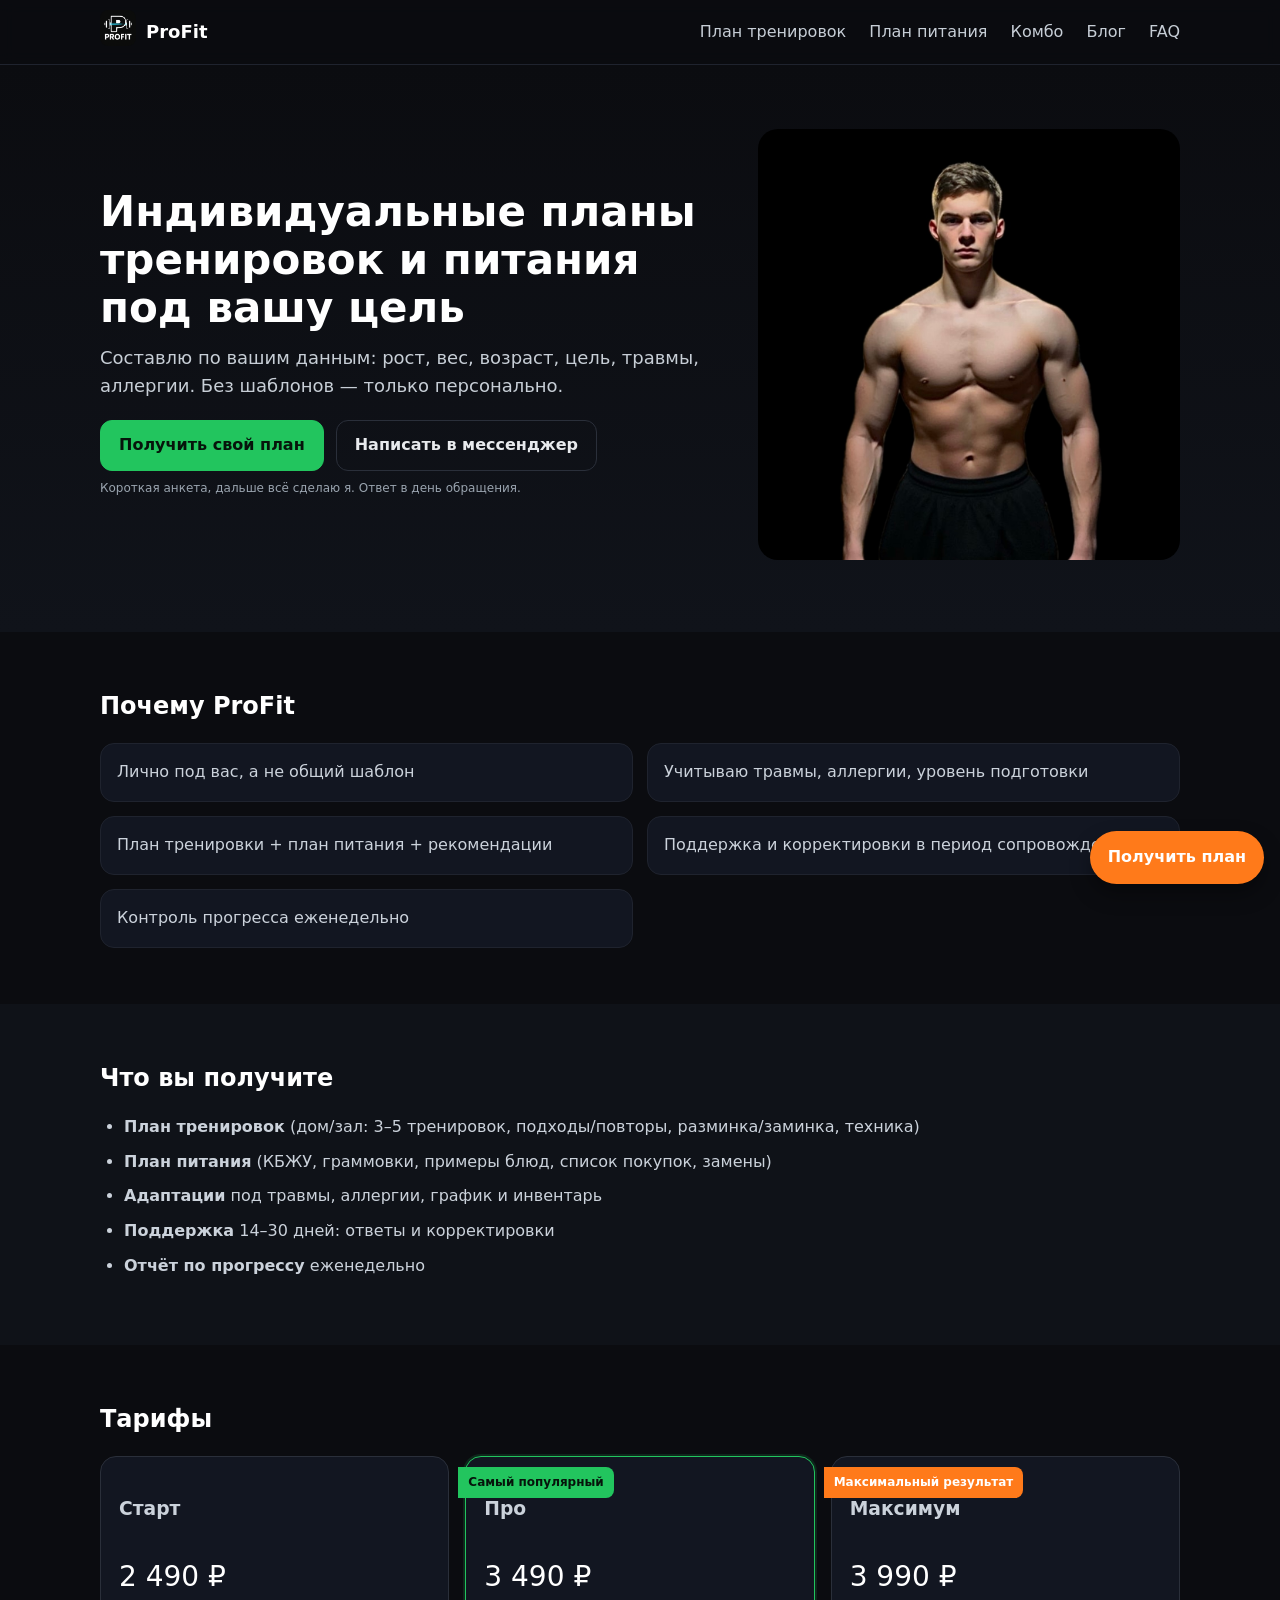
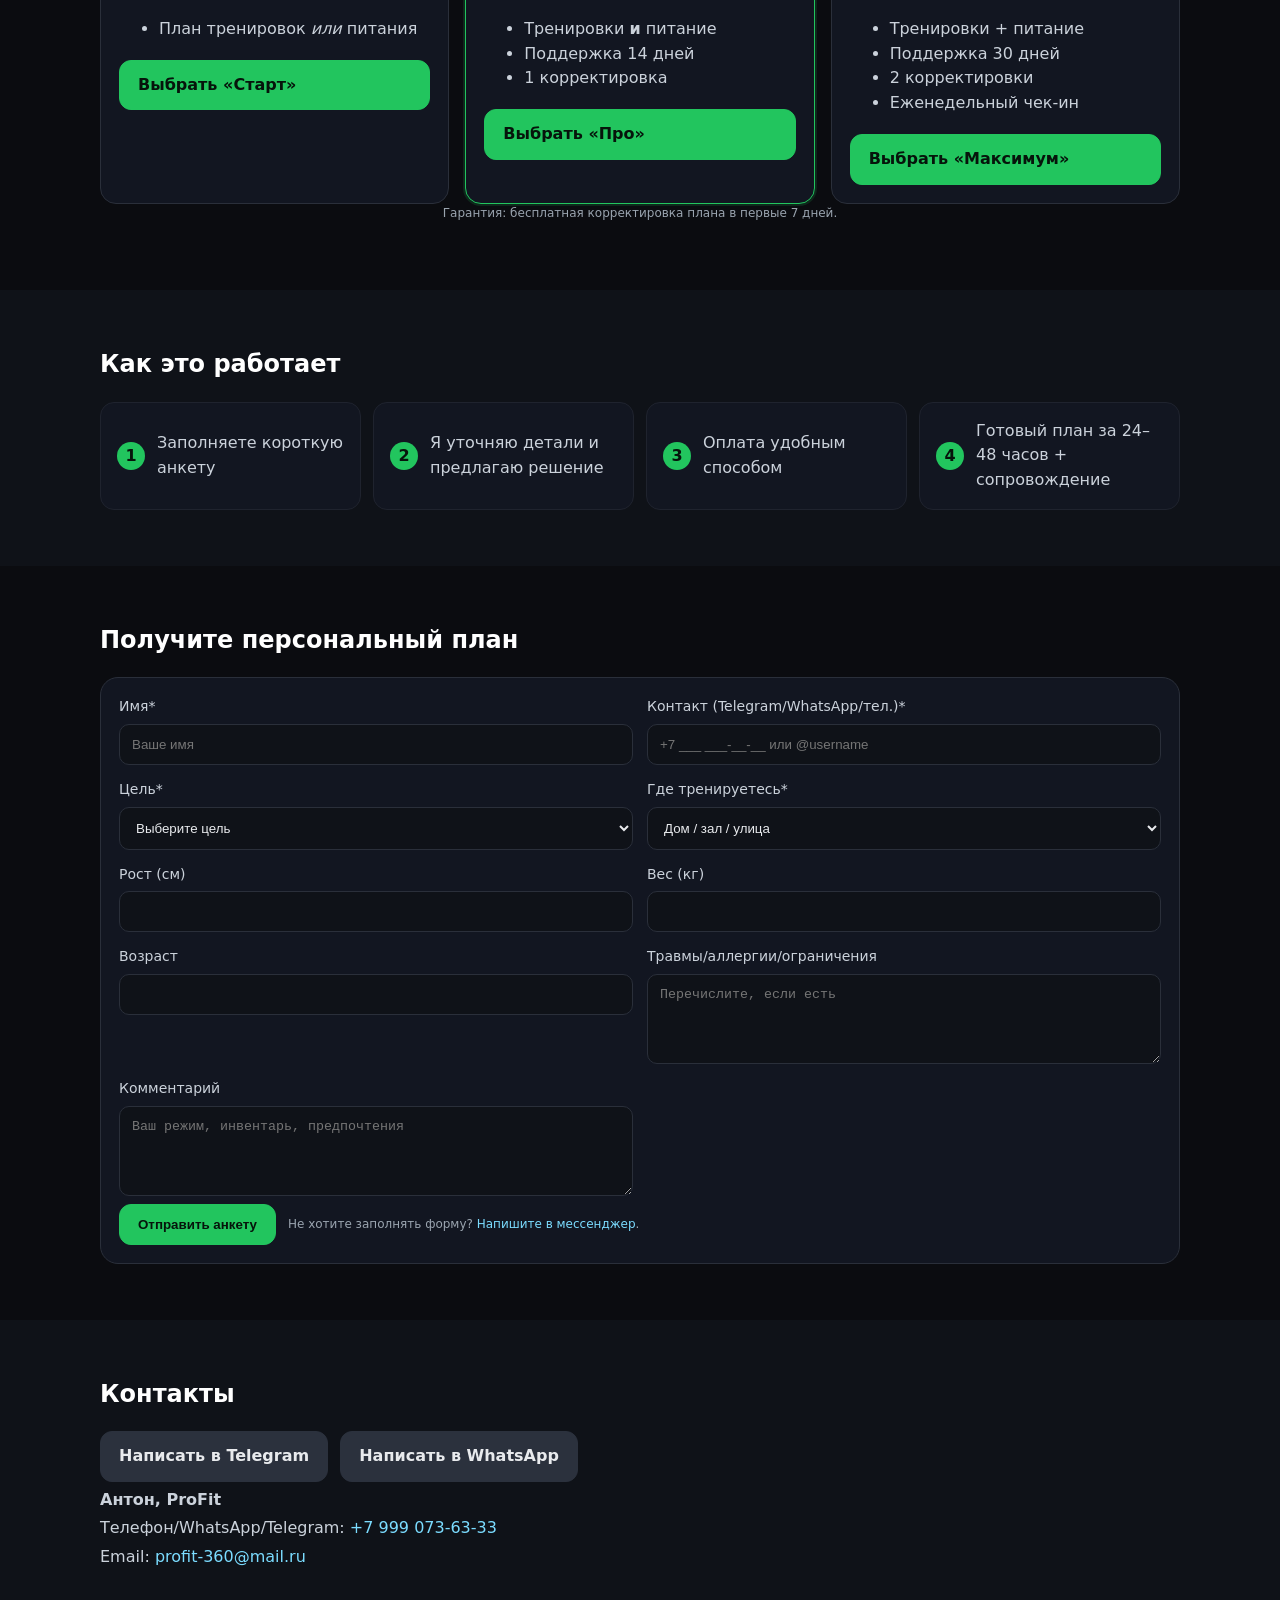
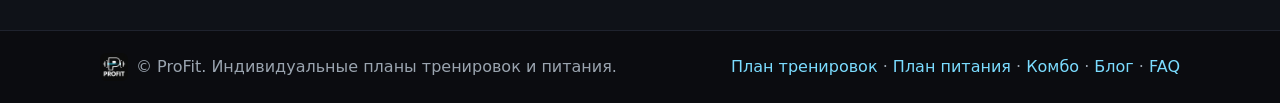
==== commit 428d50e2: "Add files via upload" ====
--- a/index.html
+++ b/index.html
@@ -1,125 +1,132 @@
-<!DOCTYPE html>
-<html lang="ru">
-<head>
-  <meta charset="UTF-8" />
-  <meta name="viewport" content="width=device-width, initial-scale=1.0, maximum-scale=1, user-scalable=no" />
-  <title>ProFit — Индивидуальные планы тренировок и питания</title>
-  <meta name="description" content="Составлю персональный план тренировок и питания по вашим данным. Учту травмы и предпочтения. План за 24–48 часов." />
-  <link rel="icon" type="image/png" href="assets/favicon.png" />
-  <link rel="stylesheet" href="styles.css" />
-</head>
-<body>
+<!DOCTYPE html><html lang='ru'><head>
+<meta charset='UTF-8'><meta name='viewport' content='width=device-width, initial-scale=1.0, maximum-scale=1, user-scalable=no'>
+<title>ProFit — Индивидуальные планы тренировок и питания</title>
+<meta name='description' content='Составлю персональный план тренировок и питания по вашим данным. Учту травмы и предпочтения. План за 24–48 часов.'>
+<link rel='icon' href='assets/favicon.png'><link rel='stylesheet' href='styles.css'></head><body>
 
-  <header class="header">
-    <div class="container header__inner">
-      <div class="brand">
-        <a href="index.html"><img src="assets/logo.png" alt="ProFit" class="brand__logo"></a>
-        <span class="brand__name">ProFit</span>
-      </div>
-      <nav class="nav">
-        <a href='uslugi/plan-trenirovok.html'>План тренировок</a>
-        <a href='uslugi/plan-pitaniya.html'>План питания</a>
-        <a href='uslugi/kombo.html'>Комбо</a>
-        <a href='blog/index.html'>Блог</a>
-        <a href='faq/index.html'>FAQ</a>
-        <a href="index.html#form">Заявка</a>
-      </nav>
+<header class="header"><div class="container header__inner">
+  <div class="brand"><a href="index.html"><img src="assets/logo.png" class="brand__logo" alt="ProFit"></a><span class="brand__name">ProFit</span></div>
+  <nav class="nav">
+    <a href='uslugi/plan-trenirovok.html'>План тренировок</a>
+    <a href='uslugi/plan-pitaniya.html'>План питания</a>
+    <a href='uslugi/kombo.html'>Комбо</a>
+    <a href='blog/index.html'>Блог</a>
+    <a href='faq/index.html'>FAQ</a>
+  </nav>
+</div></header>
+<section class="hero"><div class="container hero__inner">
+  <div class="hero__left">
+    <h1>Индивидуальные планы<br/> тренировок и питания под вашу цель</h1>
+    <p class="sub">Составлю по вашим данным: рост, вес, возраст, цель, травмы, аллергии. Без шаблонов — только персонально.</p>
+    <div class="cta"><a class="btn btn--primary" href="#form">Получить свой план</a><a class="btn btn--ghost" href="#contacts">Написать в мессенджер</a></div>
+    <p class="micro">Короткая анкета, дальше всё сделаю я. Ответ в день обращения.</p>
+  </div>
+  <div class="hero__right"><img src="assets/owner_photo.png" class="hero__photo" alt="Антон, ProFit"></div>
+</div></section>
+
+<section id="benefits" class="section"><div class="container">
+  <h2>Почему ProFit</h2>
+  <div class="cards">
+    <div class="card">Лично под вас, а не общий шаблон</div>
+    <div class="card">Учитываю травмы, аллергии, уровень подготовки</div>
+    <div class="card">План тренировки + план питания + рекомендации</div>
+    <div class="card">Поддержка и корректировки в период сопровождения</div>
+    <div class="card">Контроль прогресса еженедельно</div>
+  </div>
+</div></section>
+
+<section id="whatyouget" class="section section--alt"><div class="container">
+  <h2>Что вы получите</h2>
+  <ul class="checklist">
+    <li><strong>План тренировок</strong> (дом/зал: 3–5 тренировок, подходы/повторы, разминка/заминка, техника)</li>
+    <li><strong>План питания</strong> (КБЖУ, граммовки, примеры блюд, список покупок, замены)</li>
+    <li><strong>Адаптации</strong> под травмы, аллергии, график и инвентарь</li>
+    <li><strong>Поддержка</strong> 14–30 дней: ответы и корректировки</li>
+    <li><strong>Отчёт по прогрессу</strong> еженедельно</li>
+  </ul>
+</div></section>
+
+<section id="pricing" class="section"><div class="container">
+  <h2>Тарифы</h2>
+  <div class="pricing">
+    <div class="price-card">
+      <h3>Старт</h3><div class="price">2 490 ₽</div>
+      <ul><li>План тренировок <em>или</em> питания</li></ul>
+      <a class="btn btn--primary" href="#form">Выбрать «Старт»</a>
     </div>
-  </header>
-  <section class="hero">
-    <div class="container hero__inner">
-      <div class="hero__left">
-        <h1>Индивидуальные планы<br/> тренировок и питания под вашу цель</h1>
-        <p class="sub">Составлю по вашим данным: рост, вес, возраст, цель, травмы, аллергии. Без шаблонов — только персонально.</p>
-        <div class="cta">
-          <a class="btn btn--primary" href="#form">Получить свой план</a>
-          <a class="btn btn--ghost" href="#contacts">Написать в мессенджер</a>
-        </div>
-        <p class="micro">Короткая анкета, дальше всё сделаю я. Ответ в день обращения.</p>
-      </div>
-      <div class="hero__right">
-        <img src="assets/owner_photo.png" alt="Антон, ProFit" class="hero__photo"/>
-      </div>
+    <div class="price-card price-card--featured">
+      <div class="ribbon">Самый популярный</div>
+      <h3>Про</h3><div class="price">3 490 ₽</div>
+      <ul><li>Тренировки <strong>и</strong> питание</li><li>Поддержка 14 дней</li><li>1 корректировка</li></ul>
+      <a class="btn btn--primary" href="#form">Выбрать «Про»</a>
     </div>
-  </section>
+    <div class="price-card">
+      <div class="ribbon ribbon--max">Максимальный результат</div>
+      <h3>Максимум</h3><div class="price">3 990 ₽</div>
+      <ul><li>Тренировки + питание</li><li>Поддержка 30 дней</li><li>2 корректировки</li><li>Еженедельный чек-ин</li></ul>
+      <a class="btn btn--primary" href="#form">Выбрать «Максимум»</a>
+    </div>
+  </div>
+  <p class="micro center">Гарантия: бесплатная корректировка плана в первые 7 дней.</p>
+</div></section>
 
-  <section id="pricing" class="section">
-    <div class="container">
-      <h2>Тарифы</h2>
-      <div class="pricing">
-        <div class="price-card">
-          <h3>Старт</h3>
-          <div class="price">2 490 ₽</div>
-          <ul><li>План тренировок <em>или</em> питания</li></ul>
-          <a class="btn btn--primary" href="#form">Выбрать «Старт»</a>
-        </div>
-        <div class="price-card price-card--featured">
-          <div class="ribbon">Самый популярный</div>
-          <h3>Про</h3>
-          <div class="price">3 490 ₽</div>
-          <ul><li>Тренировки <strong>и</strong> питание</li><li>Поддержка 14 дней</li><li>1 корректировка</li></ul>
-          <a class="btn btn--primary" href="#form">Выбрать «Про»</a>
-        </div>
-        <div class="price-card">
-          <div class="ribbon ribbon--max">Максимальный результат</div>
-          <h3>Максимум</h3>
-          <div class="price">3 990 ₽</div>
-          <ul><li>Тренировки + питание</li><li>Поддержка 30 дней</li><li>2 корректировки</li><li>Еженедельный чек-ин</li></ul>
-          <a class="btn btn--primary" href="#form">Выбрать «Максимум»</a>
-        </div>
-      </div>
-      <p class="micro center">Гарантия: бесплатная корректировка плана в первые 7 дней.</p>
+<section id="process" class="section section--alt"><div class="container">
+  <h2>Как это работает</h2>
+  <div class="steps">
+    <div class="step"><span>1</span>Заполняете короткую анкету</div>
+    <div class="step"><span>2</span>Я уточняю детали и предлагаю решение</div>
+    <div class="step"><span>3</span>Оплата удобным способом</div>
+    <div class="step"><span>4</span>Готовый план за 24–48 часов + сопровождение</div>
+  </div>
+</div></section>
+
+<section id="form" class="section"><div class="container">
+  <h2>Получите персональный план</h2>
+  <form name="lead" method="POST" data-netlify="true" class="lead-form">
+    <input type="hidden" name="form-name" value="lead" />
+    <div class="grid">
+      <label>Имя*<input required name="name" placeholder="Ваше имя" /></label>
+      <label>Контакт (Telegram/WhatsApp/тел.)*<input required name="contact" placeholder="+7 ___ ___-__-__ или @username" /></label>
+      <label>Цель*<select name="goal" required>
+        <option value="">Выберите цель</option>
+        <option>Похудение</option><option>Набор массы</option><option>Рельеф</option><option>Сила</option><option>Здоровье/самочувствие</option>
+      </select></label>
+      <label>Где тренируетесь*<select name="place" required>
+        <option value="">Дом / зал / улица</option><option>Дом</option><option>Зал</option><option>Улица/двор</option>
+      </select></label>
+      <label>Рост (см)<input name="height" type="number" min="120" max="230" /></label>
+      <label>Вес (кг)<input name="weight" type="number" min="30" max="200" /></label>
+      <label>Возраст<input name="age" type="number" min="12" max="90" /></label>
+      <label>Травмы/аллергии/ограничения<textarea name="limits" placeholder="Перечислите, если есть"></textarea></label>
+      <label>Комментарий<textarea name="comment" placeholder="Ваш режим, инвентарь, предпочтения"></textarea></label>
     </div>
-  </section>
+    <div class="form-actions"><button type="submit" class="btn btn--primary">Отправить анкету</button><span class="micro">Не хотите заполнять форму? <a href="#contacts">Напишите в мессенджер</a>.</span></div>
+  </form>
+</div></section>
 
-  <section id="form" class="section">
-    <div class="container">
-      <h2>Получите персональный план</h2>
-      <form name="lead" method="POST" data-netlify="true" class="lead-form">
-        <input type="hidden" name="form-name" value="lead" />
-        <div class="grid">
-          <label>Имя*<input required name="name" placeholder="Ваше имя" /></label>
-          <label>Контакт (Telegram/WhatsApp/тел.)*<input required name="contact" placeholder="+7 ___ ___-__-__ или @username" /></label>
-        </div>
-        <div class="form-actions">
-          <button type="submit" class="btn btn--primary">Отправить анкету</button>
-          <span class="micro">Не хотите заполнять форму? <a href="#contacts">Напишите в мессенджер</a>.</span>
-        </div>
-      </form>
-    </div>
-  </section>
+<section id="contacts" class="section section--alt"><div class="container">
+  <h2>Контакты</h2>
+  <div class="contacts">
+    <a class="btn btn--messenger" href="tg://resolve?phone=79990736333">Написать в Telegram</a>
+    <a class="btn btn--messenger" href="https://wa.me/79990736333?text=Хочу%20индивидуальный%20план%20ProFit">Написать в WhatsApp</a>
+  </div>
+  <div class="contact-details">
+    <p><strong>Антон, ProFit</strong></p>
+    <p>Телефон/WhatsApp/Telegram: <span class="tel"><a href="tel:+79990736333">+7&nbsp;999&nbsp;073-63-33</a></span></p>
+    <p>Email: <a href="mailto:profit-360@mail.ru">profit-360@mail.ru</a></p>
+  </div>
+</div></section>
 
-  <section id="contacts" class="section section--alt">
-    <div class="container">
-      <h2>Контакты</h2>
-      <div class="contacts">
-        <a class="btn btn--messenger" href="tg://resolve?phone=79990736333">Написать в Telegram</a>
-        <a class="btn btn--messenger" href="https://wa.me/79990736333?text=Хочу%20индивидуальный%20план%20ProFit">Написать в WhatsApp</a>
-      </div>
-      <div class="contact-details">
-        <p><strong>Антон, ProFit</strong></p>
-        <p>Телефон/WhatsApp/Telegram: <span class="tel"><a href="tel:+79990736333">+7&nbsp;999&nbsp;073-63-33</a></span></p>
-        <p>Email: <a href="mailto:profit-360@mail.ru">profit-360@mail.ru</a></p>
-      </div>
-    </div>
-  </section>
-
-  <footer class="footer">
-    <div class="container footer__inner">
-      <div class="footer__left">
-        <img src="assets/logo.png" alt="ProFit" class="footer__logo" />
-        <span>© ProFit. Индивидуальные планы тренировок и питания.</span>
-      </div>
-      <div class="footer__right">
-        <a href="uslugi/plan-trenirovok.html">План тренировок</a> · 
-        <a href="uslugi/plan-pitaniya.html">План питания</a> · 
-        <a href="uslugi/kombo.html">Комбо</a> · 
-        <a href="blog/index.html">Блог</a> · 
-        <a href="faq/index.html">FAQ</a>
-      </div>
-    </div>
-  </footer>
-  <a href="index.html#form" class="fab">Получить план</a>
-  <script src="script.js"></script>
-
+<footer class="footer"><div class="container footer__inner">
+  <div class="footer__left"><img src="assets/logo.png" class="footer__logo"><span>© ProFit. Индивидуальные планы тренировок и питания.</span></div>
+  <div class="footer__right">
+    <a href="uslugi/plan-trenirovok.html">План тренировок</a> · 
+    <a href="uslugi/plan-pitaniya.html">План питания</a> · 
+    <a href="uslugi/kombo.html">Комбо</a> · 
+    <a href="blog/index.html">Блог</a> · 
+    <a href="faq/index.html">FAQ</a>
+  </div>
+</div></footer>
+<a href="index.html#form" class="fab">Получить план</a>
+<script src="script.js"></script>
 </body></html>
--- a/styles.css
+++ b/styles.css
@@ -1,9 +1,11 @@
-/* Core styles (same as before) */
+/* Core */
 *{box-sizing:border-box}
 html,body{margin:0;height:100%}
 body{font-family:'Inter',system-ui,-apple-system,Segoe UI,Roboto,Arial,sans-serif;color:#e8eaed;background:#0b0c10;line-height:1.55;overflow-x:hidden}
 a{color:#7bdcff;text-decoration:none}
 .container{max-width:1120px;margin:0 auto;padding:0 20px}
+
+/* Header */
 .header{position:sticky;top:0;background:rgba(11,12,16,.8);backdrop-filter:saturate(180%) blur(8px);border-bottom:1px solid #1f232e;z-index:20}
 .header__inner{display:flex;align-items:center;justify-content:space-between;height:64px}
 .brand{display:flex;align-items:center;gap:10px}
@@ -11,10 +13,14 @@
 .brand__name{font-weight:700;font-size:18px;color:#fff}
 .nav a{margin-left:18px;color:#c7ced6;white-space:nowrap}
 .nav a:hover{color:#fff}
+
+/* Hero */
 .hero{padding:64px 0;background:linear-gradient(180deg,#0b0c10 0%,#10131a 100%)}
 .hero__inner{display:grid;grid-template-columns:1.2fr .8fr;gap:24px;align-items:center}
 .hero h1{font-size:42px;line-height:1.15;margin:0 0 12px;color:#fff}
 .hero .sub{font-size:18px;color:#c7ced6;margin:0 0 20px}
+
+/* Buttons */
 .cta{display:flex;gap:12px;margin-bottom:8px;flex-wrap:wrap}
 .btn{display:inline-block;padding:12px 18px;border-radius:12px;border:1px solid #2a2f3a;font-weight:600;text-decoration:none}
 .btn--primary{background:#22c55e;border-color:#22c55e;color:#06140b;box-shadow:0 0 0 0 rgba(34,197,94,.0);transition:box-shadow .2s, filter .2s}
@@ -23,39 +29,54 @@
 .btn--messenger{background:#2b313d;border-color:#2b313d;color:#e8eaed}
 .micro{font-size:12px;color:#9aa4af}
 .center{text-align:center}
+
+/* Sections */
 .section{padding:56px 0}
 .section--alt{background:#0f1218}
 h1,h2{color:#fff;margin:0 0 18px}
 p{margin:0 0 12px}
 ul{margin:0 0 10px}
+
 .cards{display:grid;grid-template-columns:repeat(2,1fr);gap:14px}
 .card{background:#121621;border:1px solid #1f232e;border-radius:14px;padding:16px;color:#cbd2db}
+
 .checklist{color:#cbd2db;display:grid;gap:10px;padding-left:18px}
 .checklist li{margin-left:6px}
+
+/* Pricing */
 .pricing{display:grid;grid-template-columns:repeat(3,1fr);gap:16px}
 .price-card{background:#121621;border:1px solid #2a2f3a;border-radius:16px;padding:18px;color:#cbd2db;display:flex;flex-direction:column;gap:8px;position:relative}
 .price-card--featured{border-color:#22c55e;box-shadow:0 0 0 2px rgba(34,197,94,.15)}
 .price{font-size:28px;color:#fff;margin:6px 0 10px}
 .ribbon{position:absolute;top:10px;left:-8px;background:#22c55e;color:#06140b;font-weight:700;font-size:12px;padding:6px 10px;border-radius:0 8px 8px 0}
 .ribbon--max{background:#ff7a1a;color:#fff}
+
+/* Steps */
 .steps{display:grid;grid-template-columns:repeat(4,1fr);gap:12px}
 .step{background:#121621;border:1px solid #1f232e;border-radius:14px;padding:16px;color:#cbd2db;display:flex;align-items:center;gap:12px}
 .step span{display:inline-flex;align-items:center;justify-content:center;width:28px;height:28px;border-radius:50%;background:#22c55e;color:#06140b;font-weight:700;flex:0 0 28px;line-height:1}
+
+/* Form */
 .lead-form{background:#121621;border:1px solid #2a2f3a;border-radius:18px;padding:18px}
 .lead-form label{display:flex;flex-direction:column;font-size:14px;color:#cbd2db;gap:6px}
 .lead-form input,.lead-form select,.lead-form textarea{background:#0f1218;border:1px solid #2a2f3a;border-radius:10px;padding:12px;color:#e8eaed}
 .lead-form textarea{min-height:90px;resize:vertical}
 .grid{display:grid;grid-template-columns:repeat(2,1fr);gap:14px}
 .form-actions{display:flex;align-items:center;gap:12px;margin-top:8px;flex-wrap:wrap}
+
+/* Contacts & Footer */
 .contacts{display:flex;gap:12px;margin:10px 0 6px;flex-wrap:wrap}
 .contact-details p{margin:4px 0;color:#cbd2db}
 .contact-details .tel{white-space:nowrap}
 .footer{border-top:1px solid #1f232e;padding:22px 0;background:#0b0c10}
 .footer__inner{display:flex;align-items:center;justify-content:space-between;color:#9aa4af;gap:10px;flex-wrap:wrap}
 .footer__logo{width:28px;height:28px;border-radius:6px;margin-right:8px;vertical-align:middle}
+
+/* Media */
 .hero__photo{width:100%;border-radius:20px;object-fit:cover;background:#000}
 .fab{position:fixed; right:16px; bottom:16px; z-index:50; background:#ff7a1a; color:#fff; font-weight:700; border-radius:999px; padding:14px 18px; box-shadow:0 10px 20px rgba(0,0,0,.35); border:0; transition:transform .15s ease, box-shadow .15s ease, filter .15s ease}
 .fab:hover{filter:brightness(1.05); box-shadow:0 12px 22px rgba(0,0,0,.45); transform:translateY(-1px)}
+
 .breadcrumbs{font-size:13px;color:#9aa4af;margin-bottom:8px}
 .content{max-width:820px}
 .content p, .content li{color:#cbd2db}
@@ -67,6 +88,7 @@
 .kit .box{background:#121621;border:1px solid #1f232e;border-radius:14px;padding:12px}
 .tags{display:flex;gap:8px;flex-wrap:wrap;margin:8px 0}
 .tag{background:#19202b;border:1px solid #223043;color:#b6c2d1;padding:6px 10px;border-radius:999px;font-size:12px}
+
 @media (max-width:940px){
   .hero__inner{grid-template-columns:1fr}
   .pricing{grid-template-columns:1fr}
